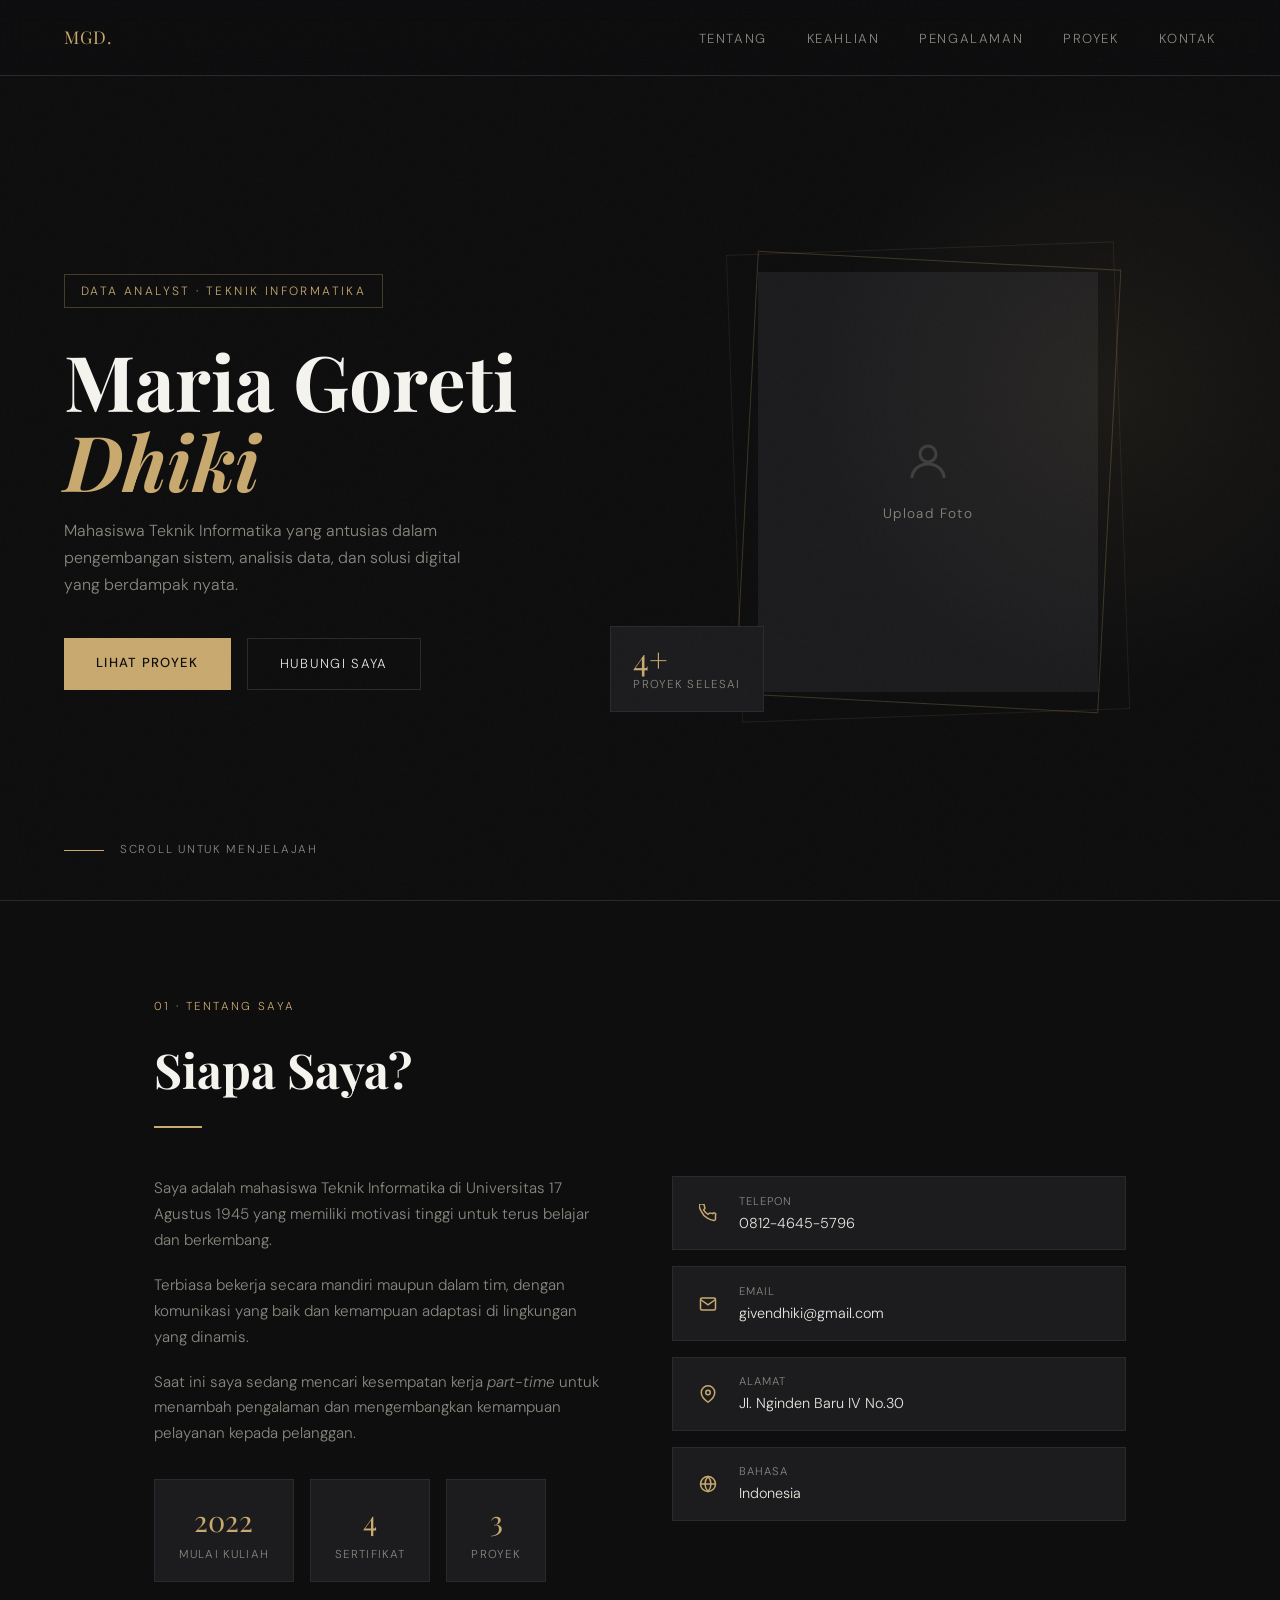
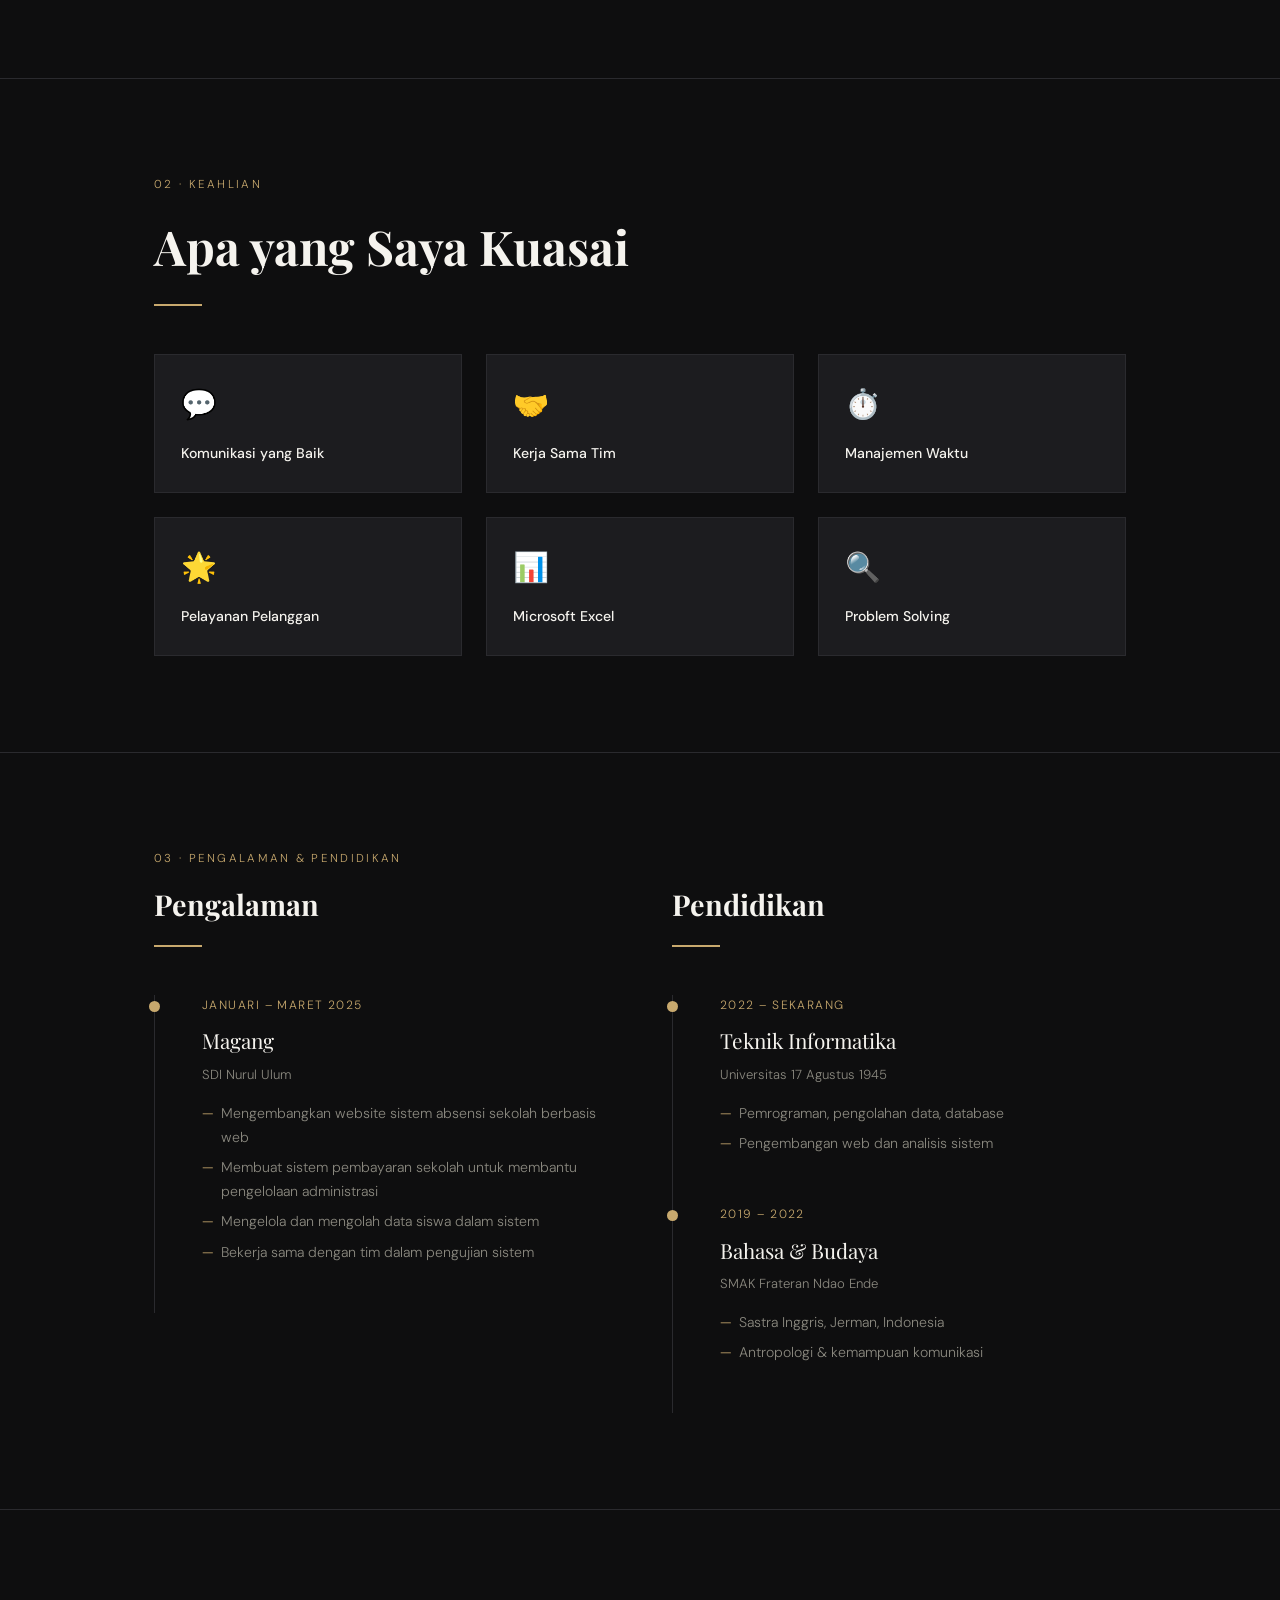
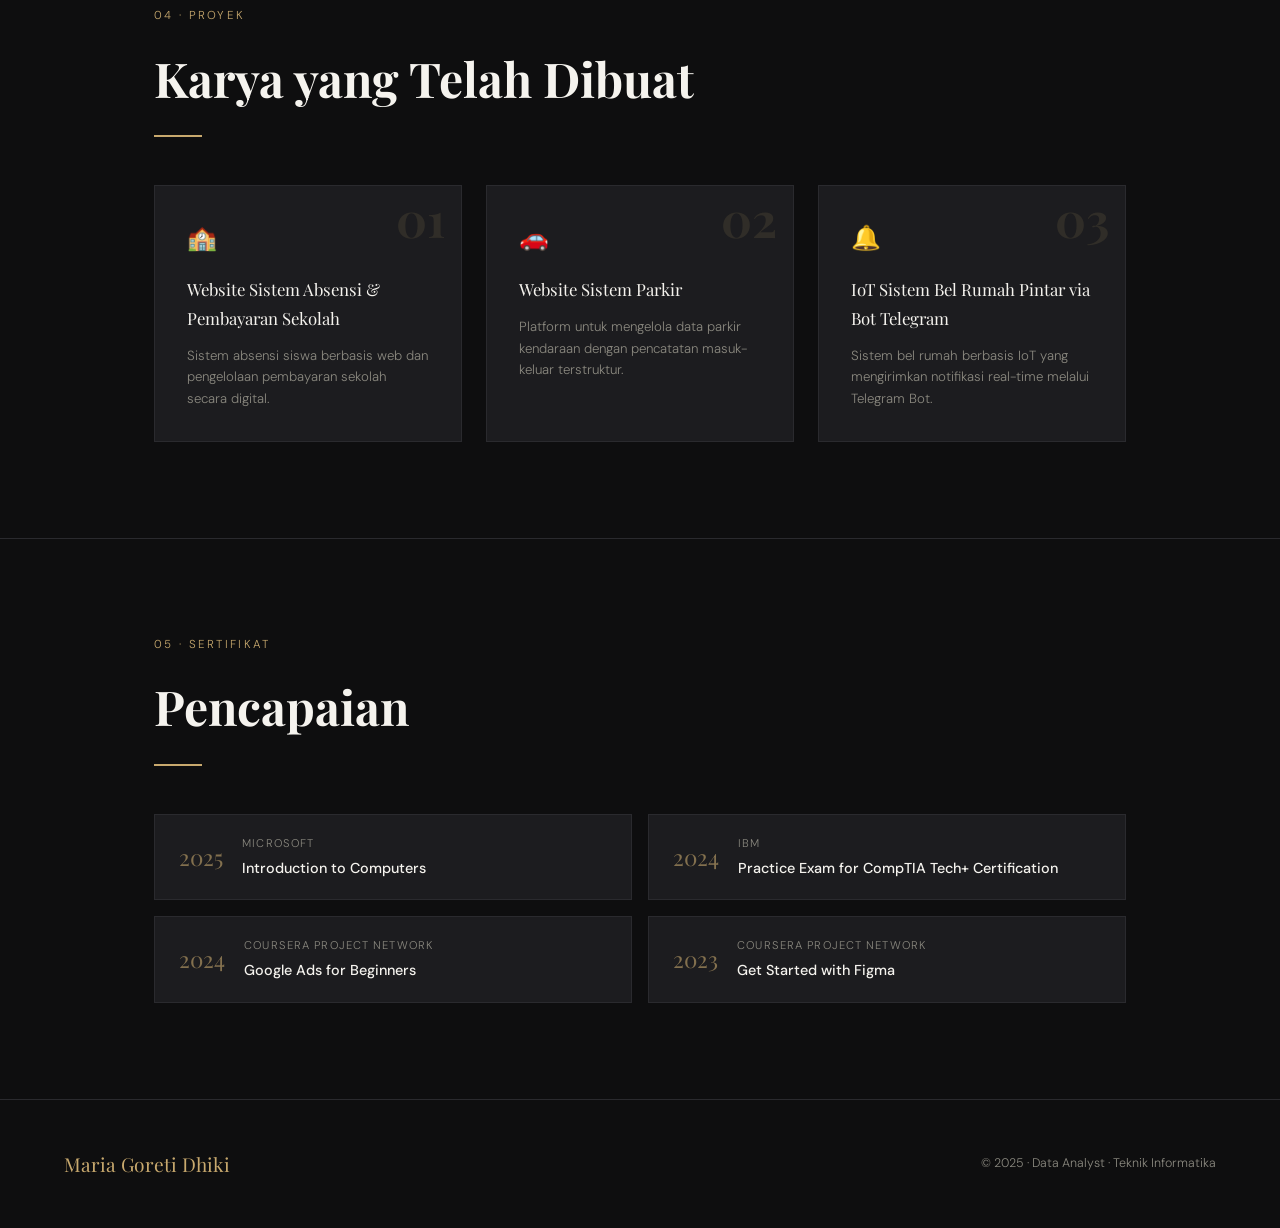
==== index.html @ 572d6329 "Add files via upload" ====
<!DOCTYPE html>
<html lang="id">
<head>
  <meta charset="UTF-8" />
  <meta name="viewport" content="width=device-width, initial-scale=1.0" />
  <title>Maria Goreti Dhiki — Portfolio</title>
  <link href="https://fonts.googleapis.com/css2?family=Playfair+Display:ital,wght@0,400;0,700;1,400&family=DM+Sans:wght@300;400;500&display=swap" rel="stylesheet" />
  <style>
    :root {
      --bg: #0e0e0f;
      --bg2: #161618;
      --card: #1c1c1f;
      --border: #2a2a2e;
      --accent: #c8a96e;
      --accent2: #e8c88a;
      --text: #e8e6e0;
      --muted: #8a887f;
      --white: #f5f3ee;
    }

    *, *::before, *::after { box-sizing: border-box; margin: 0; padding: 0; }

    html { scroll-behavior: smooth; }

    body {
      background: var(--bg);
      color: var(--text);
      font-family: 'DM Sans', sans-serif;
      font-weight: 300;
      line-height: 1.7;
      overflow-x: hidden;
    }

    /* NOISE OVERLAY */
    body::before {
      content: '';
      position: fixed;
      inset: 0;
      background-image: url("data:image/svg+xml,%3Csvg viewBox='0 0 256 256' xmlns='http://www.w3.org/2000/svg'%3E%3Cfilter id='noise'%3E%3CfeTurbulence type='fractalNoise' baseFrequency='0.9' numOctaves='4' stitchTiles='stitch'/%3E%3C/filter%3E%3Crect width='100%25' height='100%25' filter='url(%23noise)' opacity='0.04'/%3E%3C/svg%3E");
      pointer-events: none;
      z-index: 999;
      opacity: 0.4;
    }

    /* NAV */
    nav {
      position: fixed;
      top: 0; left: 0; right: 0;
      z-index: 100;
      display: flex;
      justify-content: space-between;
      align-items: center;
      padding: 1.4rem 4rem;
      background: rgba(14,14,15,0.85);
      backdrop-filter: blur(12px);
      border-bottom: 1px solid var(--border);
    }

    .nav-logo {
      font-family: 'Playfair Display', serif;
      font-size: 1.1rem;
      color: var(--accent);
      letter-spacing: 0.05em;
    }

    .nav-links {
      display: flex;
      gap: 2.5rem;
      list-style: none;
    }

    .nav-links a {
      color: var(--muted);
      text-decoration: none;
      font-size: 0.82rem;
      letter-spacing: 0.12em;
      text-transform: uppercase;
      transition: color 0.3s;
    }

    .nav-links a:hover { color: var(--accent); }

    /* HERO */
    .hero {
      min-height: 100vh;
      display: grid;
      grid-template-columns: 1fr 1fr;
      align-items: center;
      padding: 8rem 4rem 4rem;
      position: relative;
      overflow: hidden;
    }

    .hero::after {
      content: '';
      position: absolute;
      right: -10%;
      top: 10%;
      width: 600px;
      height: 600px;
      background: radial-gradient(circle, rgba(200,169,110,0.08) 0%, transparent 70%);
      pointer-events: none;
    }

    .hero-text { z-index: 1; }

    .hero-tag {
      display: inline-block;
      font-size: 0.75rem;
      letter-spacing: 0.2em;
      text-transform: uppercase;
      color: var(--accent);
      border: 1px solid rgba(200,169,110,0.3);
      padding: 0.35rem 1rem;
      margin-bottom: 2rem;
      animation: fadeUp 0.8s ease forwards;
    }

    .hero h1 {
      font-family: 'Playfair Display', serif;
      font-size: clamp(3rem, 6vw, 5.5rem);
      font-weight: 700;
      line-height: 1.05;
      color: var(--white);
      margin-bottom: 1rem;
      animation: fadeUp 0.8s 0.15s ease both;
    }

    .hero h1 em {
      font-style: italic;
      color: var(--accent);
    }

    .hero-sub {
      font-size: 1rem;
      color: var(--muted);
      max-width: 420px;
      margin-bottom: 2.5rem;
      animation: fadeUp 0.8s 0.3s ease both;
    }

    .hero-cta {
      display: flex;
      gap: 1rem;
      flex-wrap: wrap;
      animation: fadeUp 0.8s 0.45s ease both;
    }

    .btn {
      padding: 0.85rem 2rem;
      font-family: 'DM Sans', sans-serif;
      font-size: 0.82rem;
      letter-spacing: 0.1em;
      text-transform: uppercase;
      text-decoration: none;
      cursor: pointer;
      transition: all 0.3s;
      border: none;
    }

    .btn-primary {
      background: var(--accent);
      color: #0e0e0f;
      font-weight: 500;
    }

    .btn-primary:hover { background: var(--accent2); transform: translateY(-2px); }

    .btn-outline {
      background: transparent;
      color: var(--text);
      border: 1px solid var(--border);
    }

    .btn-outline:hover { border-color: var(--accent); color: var(--accent); }

    .hero-visual {
      display: flex;
      justify-content: center;
      align-items: center;
      position: relative;
      animation: fadeIn 1.2s 0.3s ease both;
    }

    .photo-frame {
      width: 340px;
      height: 420px;
      position: relative;
    }

    .photo-frame::before {
      content: '';
      position: absolute;
      inset: -12px;
      border: 1px solid rgba(200,169,110,0.25);
      transform: rotate(3deg);
    }

    .photo-frame::after {
      content: '';
      position: absolute;
      inset: -24px;
      border: 1px solid rgba(200,169,110,0.1);
      transform: rotate(-2deg);
    }

    .photo-frame img {
      width: 100%;
      height: 100%;
      object-fit: cover;
      object-position: top;
      display: block;
      filter: grayscale(20%) contrast(1.05);
    }

    .photo-placeholder {
      width: 100%;
      height: 100%;
      background: var(--card);
      display: flex;
      flex-direction: column;
      align-items: center;
      justify-content: center;
      gap: 1rem;
      color: var(--muted);
      font-size: 0.85rem;
      letter-spacing: 0.1em;
    }

    .photo-placeholder svg { opacity: 0.3; }

    .floating-badge {
      position: absolute;
      bottom: -20px;
      left: -30px;
      background: var(--card);
      border: 1px solid var(--border);
      padding: 1rem 1.4rem;
      z-index: 2;
    }

    .floating-badge .num {
      font-family: 'Playfair Display', serif;
      font-size: 2rem;
      color: var(--accent);
      line-height: 1;
    }

    .floating-badge .label {
      font-size: 0.72rem;
      color: var(--muted);
      letter-spacing: 0.1em;
      text-transform: uppercase;
    }

    /* SECTIONS */
    section {
      padding: 6rem 4rem;
      max-width: 1100px;
      margin: 0 auto;
    }

    .section-label {
      font-size: 0.72rem;
      letter-spacing: 0.2em;
      text-transform: uppercase;
      color: var(--accent);
      margin-bottom: 0.75rem;
    }

    .section-title {
      font-family: 'Playfair Display', serif;
      font-size: clamp(2rem, 4vw, 3rem);
      color: var(--white);
      margin-bottom: 3rem;
      position: relative;
    }

    .section-title::after {
      content: '';
      display: block;
      width: 48px;
      height: 2px;
      background: var(--accent);
      margin-top: 1rem;
    }

    /* ABOUT */
    .about-grid {
      display: grid;
      grid-template-columns: 1fr 1fr;
      gap: 4rem;
      align-items: start;
    }

    .about-text p {
      color: var(--muted);
      margin-bottom: 1.2rem;
      font-size: 0.95rem;
    }

    .contact-list {
      list-style: none;
      display: flex;
      flex-direction: column;
      gap: 1rem;
    }

    .contact-list li {
      display: flex;
      align-items: center;
      gap: 0.9rem;
      padding: 0.9rem 1.2rem;
      background: var(--card);
      border: 1px solid var(--border);
      transition: border-color 0.3s;
    }

    .contact-list li:hover { border-color: rgba(200,169,110,0.4); }

    .contact-icon {
      width: 32px;
      height: 32px;
      display: flex;
      align-items: center;
      justify-content: center;
      color: var(--accent);
      flex-shrink: 0;
    }

    .contact-info .cl { font-size: 0.7rem; color: var(--muted); letter-spacing: 0.1em; text-transform: uppercase; }
    .contact-info .cv { font-size: 0.9rem; color: var(--text); }

    /* SKILLS */
    .skills-grid {
      display: grid;
      grid-template-columns: repeat(3, 1fr);
      gap: 1.5rem;
    }

    .skill-card {
      background: var(--card);
      border: 1px solid var(--border);
      padding: 1.6rem;
      transition: all 0.3s;
      position: relative;
      overflow: hidden;
    }

    .skill-card::before {
      content: '';
      position: absolute;
      bottom: 0; left: 0; right: 0;
      height: 2px;
      background: var(--accent);
      transform: scaleX(0);
      transition: transform 0.3s;
      transform-origin: left;
    }

    .skill-card:hover { border-color: rgba(200,169,110,0.3); transform: translateY(-3px); }
    .skill-card:hover::before { transform: scaleX(1); }

    .skill-icon {
      font-size: 1.8rem;
      margin-bottom: 0.8rem;
    }

    .skill-name {
      font-size: 0.88rem;
      color: var(--white);
      font-weight: 500;
    }

    /* EXPERIENCE */
    .timeline {
      display: flex;
      flex-direction: column;
      gap: 0;
      position: relative;
    }

    .timeline::before {
      content: '';
      position: absolute;
      left: 0;
      top: 0; bottom: 0;
      width: 1px;
      background: var(--border);
    }

    .timeline-item {
      padding: 0 0 3rem 3rem;
      position: relative;
    }

    .timeline-item::before {
      content: '';
      position: absolute;
      left: -5px;
      top: 6px;
      width: 11px;
      height: 11px;
      background: var(--accent);
      border-radius: 50%;
    }

    .timeline-date {
      font-size: 0.75rem;
      color: var(--accent);
      letter-spacing: 0.12em;
      text-transform: uppercase;
      margin-bottom: 0.5rem;
    }

    .timeline-title {
      font-family: 'Playfair Display', serif;
      font-size: 1.3rem;
      color: var(--white);
      margin-bottom: 0.3rem;
    }

    .timeline-org {
      font-size: 0.82rem;
      color: var(--muted);
      margin-bottom: 1rem;
    }

    .timeline-list {
      list-style: none;
      display: flex;
      flex-direction: column;
      gap: 0.4rem;
    }

    .timeline-list li {
      font-size: 0.88rem;
      color: var(--muted);
      padding-left: 1.2rem;
      position: relative;
    }

    .timeline-list li::before {
      content: '—';
      position: absolute;
      left: 0;
      color: var(--accent);
    }

    /* PROJECTS */
    .projects-grid {
      display: grid;
      grid-template-columns: repeat(3, 1fr);
      gap: 1.5rem;
    }

    .project-card {
      background: var(--card);
      border: 1px solid var(--border);
      padding: 2rem;
      transition: all 0.3s;
      position: relative;
      overflow: hidden;
    }

    .project-card:hover { border-color: rgba(200,169,110,0.4); transform: translateY(-4px); }

    .project-num {
      font-family: 'Playfair Display', serif;
      font-size: 3rem;
      color: rgba(200,169,110,0.12);
      position: absolute;
      top: 0.5rem; right: 1rem;
      font-weight: 700;
      line-height: 1;
    }

    .project-icon {
      font-size: 1.5rem;
      margin-bottom: 1rem;
    }

    .project-title {
      font-family: 'Playfair Display', serif;
      font-size: 1.05rem;
      color: var(--white);
      margin-bottom: 0.8rem;
    }

    .project-desc {
      font-size: 0.83rem;
      color: var(--muted);
      line-height: 1.6;
    }

    /* CERTIFICATIONS */
    .cert-grid {
      display: grid;
      grid-template-columns: repeat(2, 1fr);
      gap: 1rem;
    }

    .cert-card {
      display: flex;
      gap: 1.2rem;
      align-items: center;
      padding: 1.2rem 1.5rem;
      background: var(--card);
      border: 1px solid var(--border);
      transition: border-color 0.3s;
    }

    .cert-card:hover { border-color: rgba(200,169,110,0.3); }

    .cert-year {
      font-family: 'Playfair Display', serif;
      font-size: 1.4rem;
      color: var(--accent);
      opacity: 0.6;
      flex-shrink: 0;
      line-height: 1;
    }

    .cert-info .ci { font-size: 0.7rem; color: var(--muted); text-transform: uppercase; letter-spacing: 0.1em; }
    .cert-info .cn { font-size: 0.9rem; color: var(--white); font-weight: 500; margin-top: 0.15rem; }

    /* FOOTER */
    footer {
      border-top: 1px solid var(--border);
      padding: 3rem 4rem;
      display: flex;
      justify-content: space-between;
      align-items: center;
    }

    .footer-name {
      font-family: 'Playfair Display', serif;
      font-size: 1.2rem;
      color: var(--accent);
    }

    .footer-copy {
      font-size: 0.78rem;
      color: var(--muted);
    }

    /* DIVIDER */
    .divider {
      width: 100%;
      height: 1px;
      background: var(--border);
    }

    /* ANIMATIONS */
    @keyframes fadeUp {
      from { opacity: 0; transform: translateY(24px); }
      to { opacity: 1; transform: translateY(0); }
    }

    @keyframes fadeIn {
      from { opacity: 0; }
      to { opacity: 1; }
    }

    .reveal {
      opacity: 0;
      transform: translateY(30px);
      transition: opacity 0.7s ease, transform 0.7s ease;
    }

    .reveal.visible {
      opacity: 1;
      transform: translateY(0);
    }

    /* SCROLL INDICATOR */
    .scroll-line {
      position: absolute;
      bottom: 2.5rem;
      left: 4rem;
      display: flex;
      align-items: center;
      gap: 1rem;
      color: var(--muted);
      font-size: 0.72rem;
      letter-spacing: 0.15em;
      text-transform: uppercase;
      animation: fadeUp 1s 0.8s ease both;
    }

    .scroll-line::before {
      content: '';
      width: 40px;
      height: 1px;
      background: var(--accent);
    }

    /* RESPONSIVE */
    @media (max-width: 768px) {
      nav { padding: 1.2rem 1.5rem; }
      .nav-links { display: none; }
      .hero { grid-template-columns: 1fr; padding: 7rem 1.5rem 3rem; }
      .hero-visual { display: none; }
      section { padding: 4rem 1.5rem; }
      .about-grid { grid-template-columns: 1fr; gap: 2rem; }
      .skills-grid { grid-template-columns: repeat(2, 1fr); }
      .projects-grid { grid-template-columns: 1fr; }
      .cert-grid { grid-template-columns: 1fr; }
      footer { flex-direction: column; gap: 1rem; padding: 2rem 1.5rem; text-align: center; }
      .scroll-line { display: none; }
    }
  </style>
</head>
<body>

  <!-- NAV -->
  <nav>
    <div class="nav-logo">MGD.</div>
    <ul class="nav-links">
      <li><a href="#tentang">Tentang</a></li>
      <li><a href="#keahlian">Keahlian</a></li>
      <li><a href="#pengalaman">Pengalaman</a></li>
      <li><a href="#proyek">Proyek</a></li>
      <li><a href="#kontak">Kontak</a></li>
    </ul>
  </nav>

  <!-- HERO -->
  <div class="hero">
    <div class="hero-text">
      <div class="hero-tag">Data Analyst · Teknik Informatika</div>
      <h1>Maria Goreti<br /><em>Dhiki</em></h1>
      <p class="hero-sub">
        Mahasiswa Teknik Informatika yang antusias dalam pengembangan sistem, analisis data, dan solusi digital yang berdampak nyata.
      </p>
      <div class="hero-cta">
        <a href="#proyek" class="btn btn-primary">Lihat Proyek</a>
        <a href="#kontak" class="btn btn-outline">Hubungi Saya</a>
      </div>
    </div>

    <div class="hero-visual">
      <div class="photo-frame">
        <div class="photo-placeholder">
          <svg width="48" height="48" viewBox="0 0 24 24" fill="none" stroke="currentColor" stroke-width="1.5">
            <circle cx="12" cy="8" r="4"/><path d="M4 20c0-4 3.6-7 8-7s8 3 8 7"/>
          </svg>
          <span>Upload Foto</span>
        </div>
      </div>
      <div class="floating-badge">
        <div class="num">4+</div>
        <div class="label">Proyek Selesai</div>
      </div>
    </div>

    <div class="scroll-line">Scroll untuk menjelajah</div>
  </div>

  <div class="divider"></div>

  <!-- TENTANG -->
  <section id="tentang">
    <div class="section-label">01 · Tentang Saya</div>
    <h2 class="section-title reveal">Siapa Saya?</h2>
    <div class="about-grid">
      <div class="about-text reveal">
        <p>
          Saya adalah mahasiswa Teknik Informatika di Universitas 17 Agustus 1945 yang memiliki motivasi tinggi untuk terus belajar dan berkembang.
        </p>
        <p>
          Terbiasa bekerja secara mandiri maupun dalam tim, dengan komunikasi yang baik dan kemampuan adaptasi di lingkungan yang dinamis.
        </p>
        <p>
          Saat ini saya sedang mencari kesempatan kerja <em>part-time</em> untuk menambah pengalaman dan mengembangkan kemampuan pelayanan kepada pelanggan.
        </p>
        <div style="margin-top:2rem; display:flex; gap:1rem; flex-wrap:wrap;">
          <div style="padding:1rem 1.5rem; background:var(--card); border:1px solid var(--border); text-align:center;">
            <div style="font-family:'Playfair Display',serif; font-size:1.8rem; color:var(--accent);">2022</div>
            <div style="font-size:0.72rem; color:var(--muted); text-transform:uppercase; letter-spacing:0.1em;">Mulai Kuliah</div>
          </div>
          <div style="padding:1rem 1.5rem; background:var(--card); border:1px solid var(--border); text-align:center;">
            <div style="font-family:'Playfair Display',serif; font-size:1.8rem; color:var(--accent);">4</div>
            <div style="font-size:0.72rem; color:var(--muted); text-transform:uppercase; letter-spacing:0.1em;">Sertifikat</div>
          </div>
          <div style="padding:1rem 1.5rem; background:var(--card); border:1px solid var(--border); text-align:center;">
            <div style="font-family:'Playfair Display',serif; font-size:1.8rem; color:var(--accent);">3</div>
            <div style="font-size:0.72rem; color:var(--muted); text-transform:uppercase; letter-spacing:0.1em;">Proyek</div>
          </div>
        </div>
      </div>
      <div class="reveal">
        <ul class="contact-list" id="kontak">
          <li>
            <span class="contact-icon">
              <svg width="18" height="18" viewBox="0 0 24 24" fill="none" stroke="currentColor" stroke-width="2">
                <path d="M22 16.92v3a2 2 0 01-2.18 2 19.79 19.79 0 01-8.63-3.07A19.5 19.5 0 013.07 9.81 19.79 19.79 0 01.01 1.18 2 2 0 012 0h3a2 2 0 012 1.72 12.84 12.84 0 00.7 2.81 2 2 0 01-.45 2.11L6.09 7.91a16 16 0 006 6l1.27-1.27a2 2 0 012.11-.45c.9.361 1.84.594 2.81.7A2 2 0 0122 14.92v2z"/>
              </svg>
            </span>
            <div class="contact-info">
              <div class="cl">Telepon</div>
              <div class="cv">0812-4645-5796</div>
            </div>
          </li>
          <li>
            <span class="contact-icon">
              <svg width="18" height="18" viewBox="0 0 24 24" fill="none" stroke="currentColor" stroke-width="2">
                <path d="M4 4h16c1.1 0 2 .9 2 2v12c0 1.1-.9 2-2 2H4c-1.1 0-2-.9-2-2V6c0-1.1.9-2 2-2z"/><polyline points="22,6 12,13 2,6"/>
              </svg>
            </span>
            <div class="contact-info">
              <div class="cl">Email</div>
              <div class="cv">givendhiki@gmail.com</div>
            </div>
          </li>
          <li>
            <span class="contact-icon">
              <svg width="18" height="18" viewBox="0 0 24 24" fill="none" stroke="currentColor" stroke-width="2">
                <path d="M21 10c0 7-9 13-9 13s-9-6-9-13a9 9 0 0118 0z"/><circle cx="12" cy="10" r="3"/>
              </svg>
            </span>
            <div class="contact-info">
              <div class="cl">Alamat</div>
              <div class="cv">Jl. Nginden Baru IV No.30</div>
            </div>
          </li>
          <li>
            <span class="contact-icon">
              <svg width="18" height="18" viewBox="0 0 24 24" fill="none" stroke="currentColor" stroke-width="2">
                <circle cx="12" cy="12" r="10"/><line x1="2" y1="12" x2="22" y2="12"/><path d="M12 2a15.3 15.3 0 014 10 15.3 15.3 0 01-4 10 15.3 15.3 0 01-4-10 15.3 15.3 0 014-10z"/>
              </svg>
            </span>
            <div class="contact-info">
              <div class="cl">Bahasa</div>
              <div class="cv">Indonesia</div>
            </div>
          </li>
        </ul>
      </div>
    </div>
  </section>

  <div class="divider"></div>

  <!-- KEAHLIAN -->
  <section id="keahlian">
    <div class="section-label">02 · Keahlian</div>
    <h2 class="section-title reveal">Apa yang Saya Kuasai</h2>
    <div class="skills-grid">
      <div class="skill-card reveal">
        <div class="skill-icon">💬</div>
        <div class="skill-name">Komunikasi yang Baik</div>
      </div>
      <div class="skill-card reveal">
        <div class="skill-icon">🤝</div>
        <div class="skill-name">Kerja Sama Tim</div>
      </div>
      <div class="skill-card reveal">
        <div class="skill-icon">⏱️</div>
        <div class="skill-name">Manajemen Waktu</div>
      </div>
      <div class="skill-card reveal">
        <div class="skill-icon">🌟</div>
        <div class="skill-name">Pelayanan Pelanggan</div>
      </div>
      <div class="skill-card reveal">
        <div class="skill-icon">📊</div>
        <div class="skill-name">Microsoft Excel</div>
      </div>
      <div class="skill-card reveal">
        <div class="skill-icon">🔍</div>
        <div class="skill-name">Problem Solving</div>
      </div>
    </div>
  </section>

  <div class="divider"></div>

  <!-- PENGALAMAN & PENDIDIKAN -->
  <section id="pengalaman">
    <div class="section-label">03 · Pengalaman & Pendidikan</div>
    <div style="display:grid; grid-template-columns:1fr 1fr; gap:4rem;">
      <div>
        <h2 class="section-title reveal" style="font-size:1.8rem;">Pengalaman</h2>
        <div class="timeline">
          <div class="timeline-item reveal">
            <div class="timeline-date">Januari – Maret 2025</div>
            <div class="timeline-title">Magang</div>
            <div class="timeline-org">SDI Nurul Ulum</div>
            <ul class="timeline-list">
              <li>Mengembangkan website sistem absensi sekolah berbasis web</li>
              <li>Membuat sistem pembayaran sekolah untuk membantu pengelolaan administrasi</li>
              <li>Mengelola dan mengolah data siswa dalam sistem</li>
              <li>Bekerja sama dengan tim dalam pengujian sistem</li>
            </ul>
          </div>
        </div>
      </div>
      <div>
        <h2 class="section-title reveal" style="font-size:1.8rem;">Pendidikan</h2>
        <div class="timeline">
          <div class="timeline-item reveal">
            <div class="timeline-date">2022 – Sekarang</div>
            <div class="timeline-title">Teknik Informatika</div>
            <div class="timeline-org">Universitas 17 Agustus 1945</div>
            <ul class="timeline-list">
              <li>Pemrograman, pengolahan data, database</li>
              <li>Pengembangan web dan analisis sistem</li>
            </ul>
          </div>
          <div class="timeline-item reveal">
            <div class="timeline-date">2019 – 2022</div>
            <div class="timeline-title">Bahasa & Budaya</div>
            <div class="timeline-org">SMAK Frateran Ndao Ende</div>
            <ul class="timeline-list">
              <li>Sastra Inggris, Jerman, Indonesia</li>
              <li>Antropologi & kemampuan komunikasi</li>
            </ul>
          </div>
        </div>
      </div>
    </div>
  </section>

  <div class="divider"></div>

  <!-- PROYEK -->
  <section id="proyek">
    <div class="section-label">04 · Proyek</div>
    <h2 class="section-title reveal">Karya yang Telah Dibuat</h2>
    <div class="projects-grid">
      <div class="project-card reveal">
        <div class="project-num">01</div>
        <div class="project-icon">🏫</div>
        <div class="project-title">Website Sistem Absensi & Pembayaran Sekolah</div>
        <p class="project-desc">Sistem absensi siswa berbasis web dan pengelolaan pembayaran sekolah secara digital.</p>
      </div>
      <div class="project-card reveal">
        <div class="project-num">02</div>
        <div class="project-icon">🚗</div>
        <div class="project-title">Website Sistem Parkir</div>
        <p class="project-desc">Platform untuk mengelola data parkir kendaraan dengan pencatatan masuk-keluar terstruktur.</p>
      </div>
      <div class="project-card reveal">
        <div class="project-num">03</div>
        <div class="project-icon">🔔</div>
        <div class="project-title">IoT Sistem Bel Rumah Pintar via Bot Telegram</div>
        <p class="project-desc">Sistem bel rumah berbasis IoT yang mengirimkan notifikasi real-time melalui Telegram Bot.</p>
      </div>
    </div>
  </section>

  <div class="divider"></div>

  <!-- SERTIFIKAT -->
  <section>
    <div class="section-label">05 · Sertifikat</div>
    <h2 class="section-title reveal">Pencapaian</h2>
    <div class="cert-grid">
      <div class="cert-card reveal">
        <div class="cert-year">2025</div>
        <div class="cert-info">
          <div class="ci">Microsoft</div>
          <div class="cn">Introduction to Computers</div>
        </div>
      </div>
      <div class="cert-card reveal">
        <div class="cert-year">2024</div>
        <div class="cert-info">
          <div class="ci">IBM</div>
          <div class="cn">Practice Exam for CompTIA Tech+ Certification</div>
        </div>
      </div>
      <div class="cert-card reveal">
        <div class="cert-year">2024</div>
        <div class="cert-info">
          <div class="ci">Coursera Project Network</div>
          <div class="cn">Google Ads for Beginners</div>
        </div>
      </div>
      <div class="cert-card reveal">
        <div class="cert-year">2023</div>
        <div class="cert-info">
          <div class="ci">Coursera Project Network</div>
          <div class="cn">Get Started with Figma</div>
        </div>
      </div>
    </div>
  </section>

  <!-- FOOTER -->
  <footer>
    <div class="footer-name">Maria Goreti Dhiki</div>
    <div class="footer-copy">© 2025 · Data Analyst · Teknik Informatika</div>
  </footer>

  <script>
    // Scroll reveal
    const reveals = document.querySelectorAll('.reveal');
    const observer = new IntersectionObserver((entries) => {
      entries.forEach(e => {
        if (e.isIntersecting) {
          e.target.classList.add('visible');
          observer.unobserve(e.target);
        }
      });
    }, { threshold: 0.12 });
    reveals.forEach(el => observer.observe(el));

    // Stagger children
    document.querySelectorAll('.skills-grid, .projects-grid, .cert-grid').forEach(grid => {
      [...grid.children].forEach((child, i) => {
        child.style.transitionDelay = `${i * 0.08}s`;
      });
    });
  </script>
</body>
</html>
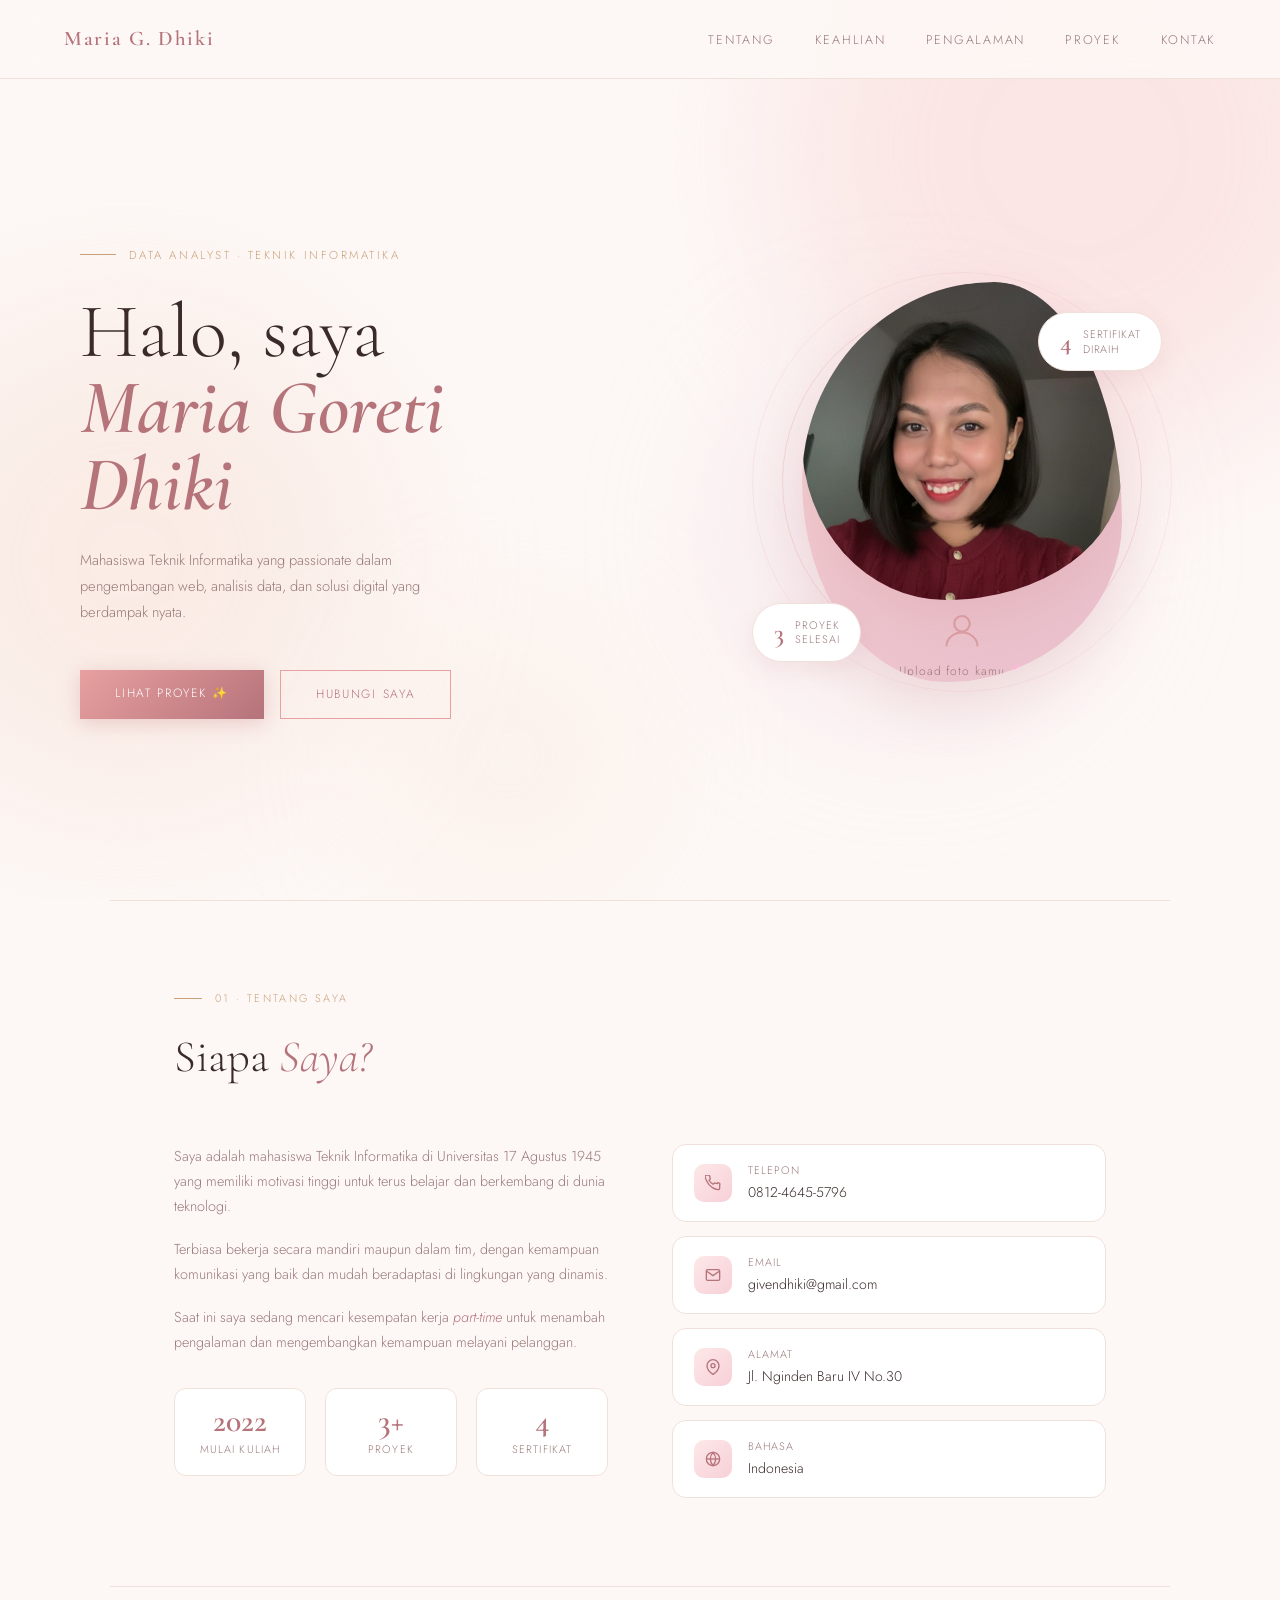
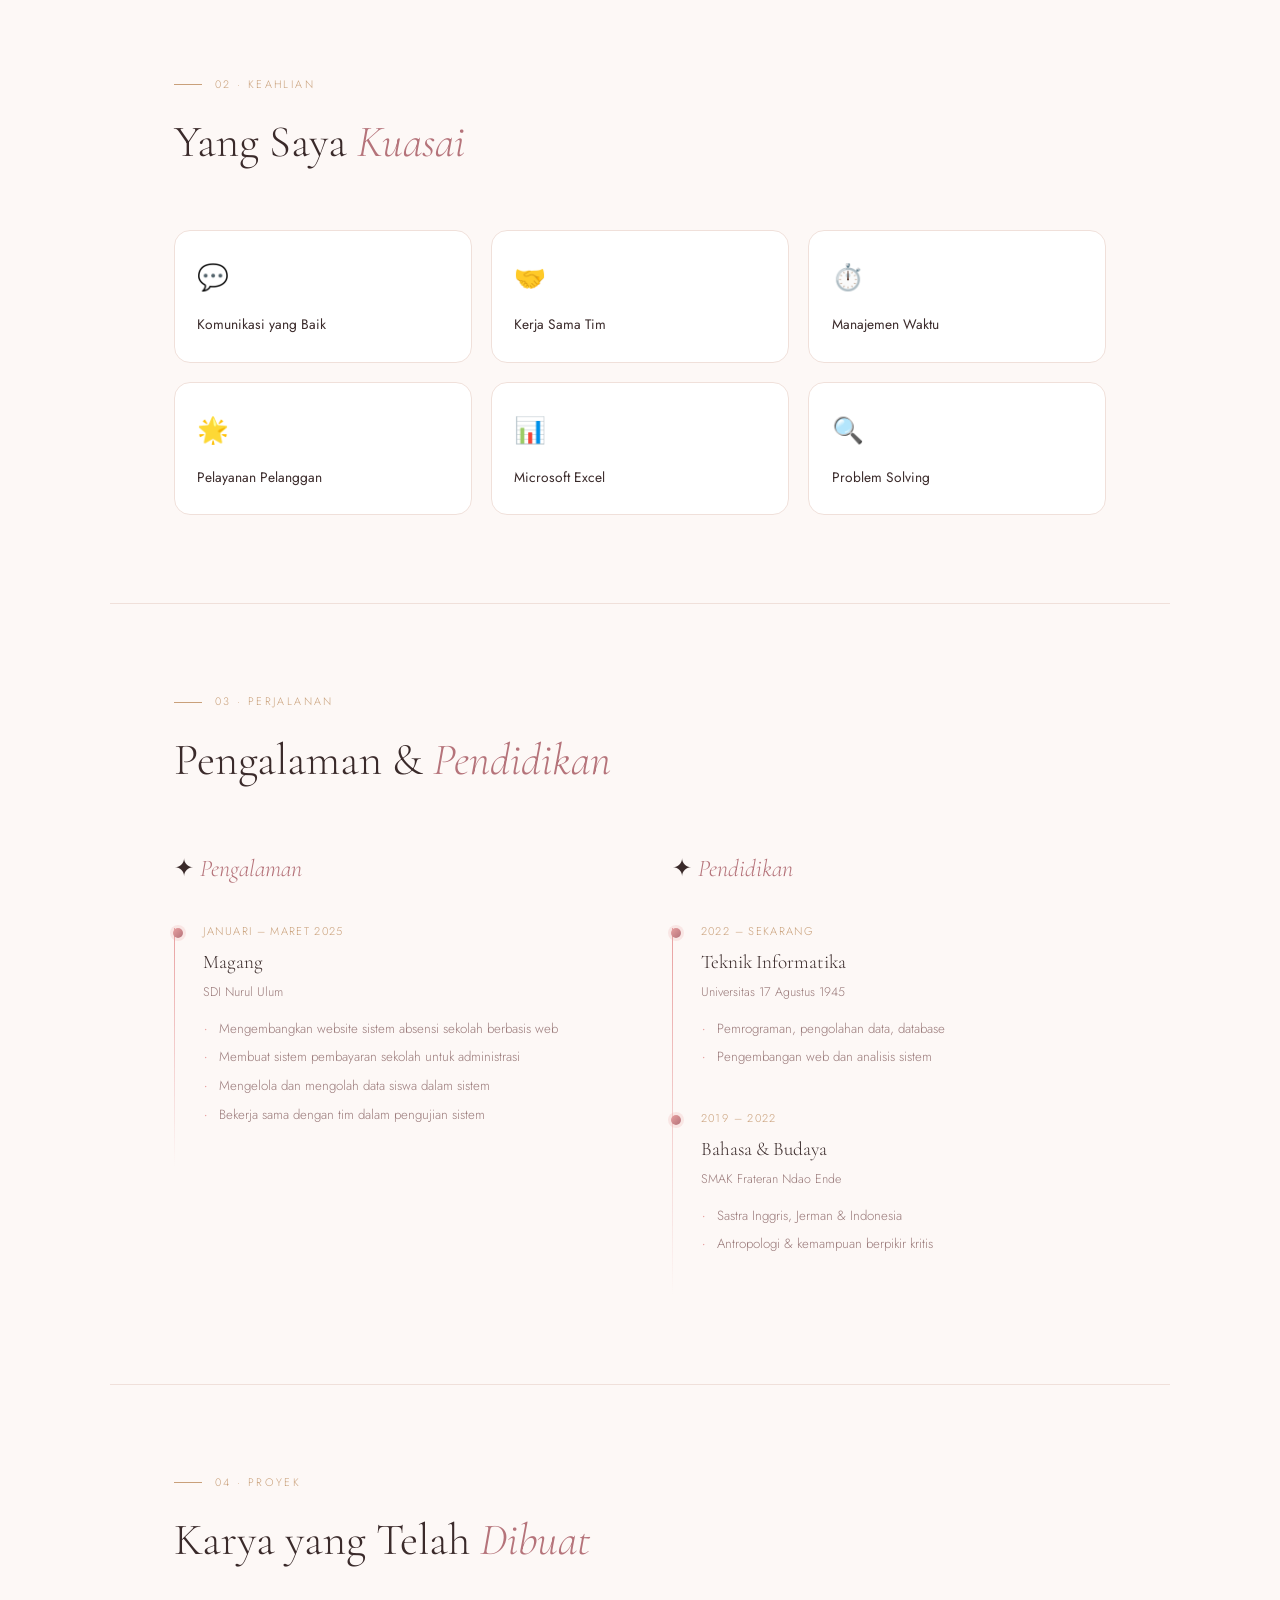
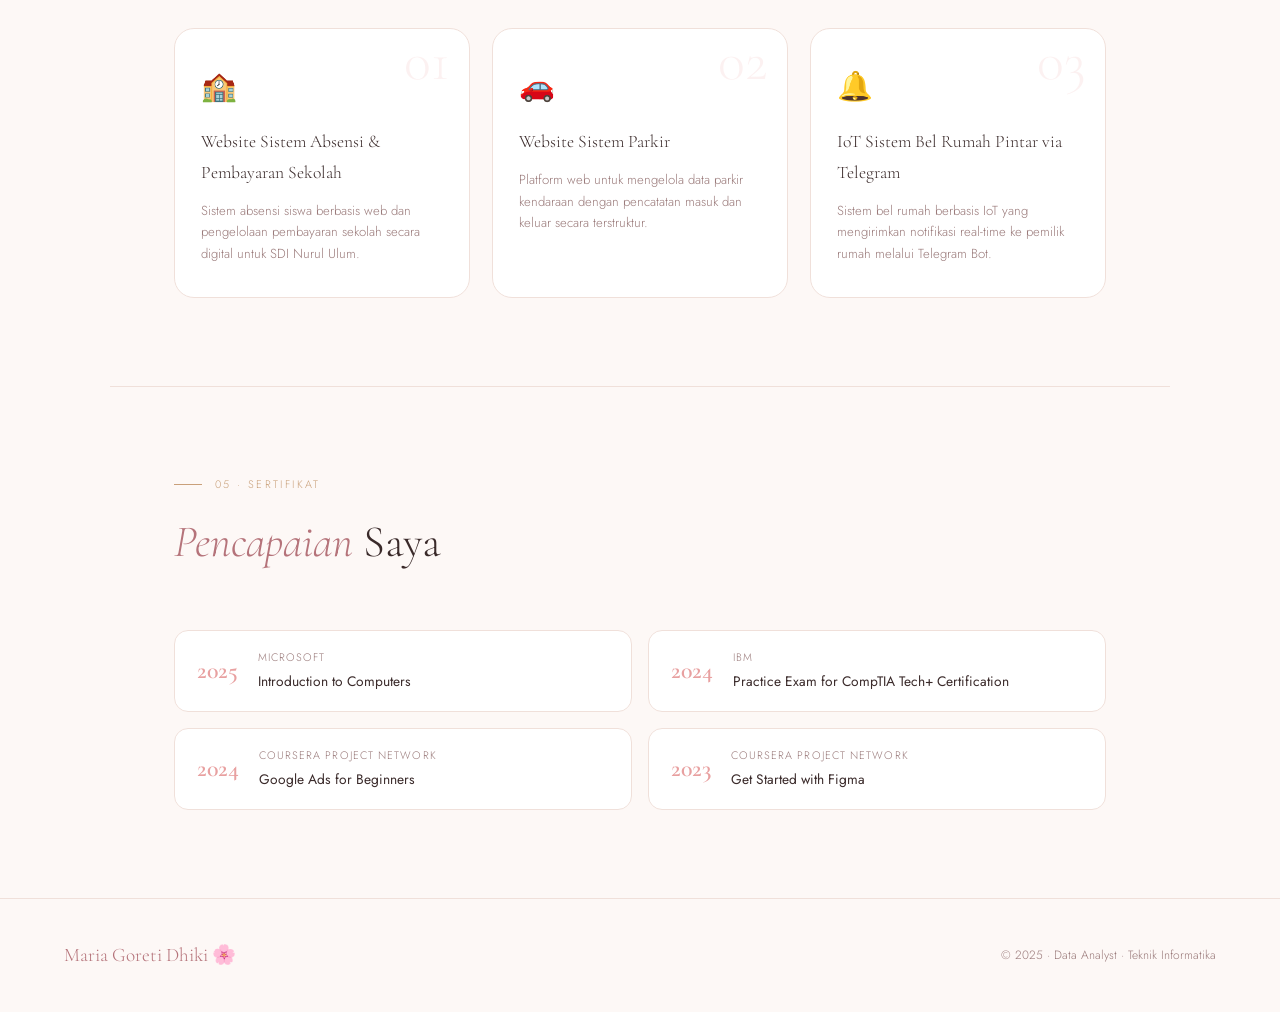
==== commit 3e570c56: "Update index.html" ====
--- a/index.html
+++ b/index.html
@@ -4,817 +4,476 @@
   <meta charset="UTF-8" />
   <meta name="viewport" content="width=device-width, initial-scale=1.0" />
   <title>Maria Goreti Dhiki — Portfolio</title>
-  <link href="https://fonts.googleapis.com/css2?family=Playfair+Display:ital,wght@0,400;0,700;1,400&family=DM+Sans:wght@300;400;500&display=swap" rel="stylesheet" />
+  <link href="https://fonts.googleapis.com/css2?family=Cormorant+Garamond:ital,wght@0,300;0,400;0,600;1,300;1,400&family=Jost:wght@300;400;500&display=swap" rel="stylesheet" />
   <style>
     :root {
-      --bg: #0e0e0f;
-      --bg2: #161618;
-      --card: #1c1c1f;
-      --border: #2a2a2e;
-      --accent: #c8a96e;
-      --accent2: #e8c88a;
-      --text: #e8e6e0;
-      --muted: #8a887f;
-      --white: #f5f3ee;
-    }
-
+      --bg:       #fdf8f6;
+      --bg2:      #faf3f0;
+      --card:     #ffffff;
+      --border:   #f0e0da;
+      --pink:     #e8a0a0;
+      --rose:     #c97b7b;
+      --rosegold: #b5737a;
+      --gold:     #c9a07a;
+      --text:     #3a2a2a;
+      --muted:    #9a7a7a;
+      --soft:     #f5e8e4;
+    }
     *, *::before, *::after { box-sizing: border-box; margin: 0; padding: 0; }
-
     html { scroll-behavior: smooth; }
-
     body {
       background: var(--bg);
       color: var(--text);
-      font-family: 'DM Sans', sans-serif;
+      font-family: 'Jost', sans-serif;
       font-weight: 300;
-      line-height: 1.7;
+      line-height: 1.75;
       overflow-x: hidden;
     }
-
-    /* NOISE OVERLAY */
-    body::before {
-      content: '';
-      position: fixed;
-      inset: 0;
-      background-image: url("data:image/svg+xml,%3Csvg viewBox='0 0 256 256' xmlns='http://www.w3.org/2000/svg'%3E%3Cfilter id='noise'%3E%3CfeTurbulence type='fractalNoise' baseFrequency='0.9' numOctaves='4' stitchTiles='stitch'/%3E%3C/filter%3E%3Crect width='100%25' height='100%25' filter='url(%23noise)' opacity='0.04'/%3E%3C/svg%3E");
-      pointer-events: none;
-      z-index: 999;
-      opacity: 0.4;
-    }
-
-    /* NAV */
+    .bg-blobs {
+      position: fixed; inset: 0;
+      pointer-events: none; z-index: 0; overflow: hidden;
+    }
+    .blob {
+      position: absolute; border-radius: 50%;
+      filter: blur(80px); opacity: 0.35;
+    }
+    .blob-1 { width: 600px; height: 600px; background: #f7c5c5; top: -150px; right: -100px; }
+    .blob-2 { width: 500px; height: 500px; background: #f5d6c8; bottom: 10%; left: -120px; }
+    .blob-3 { width: 350px; height: 350px; background: #e8c9d8; top: 40%; right: 15%; }
+    .blob-4 { width: 250px; height: 250px; background: #f9e4d4; top: 70%; left: 30%; }
     nav {
-      position: fixed;
-      top: 0; left: 0; right: 0;
-      z-index: 100;
-      display: flex;
-      justify-content: space-between;
-      align-items: center;
-      padding: 1.4rem 4rem;
-      background: rgba(14,14,15,0.85);
-      backdrop-filter: blur(12px);
+      position: fixed; top: 0; left: 0; right: 0; z-index: 100;
+      display: flex; justify-content: space-between; align-items: center;
+      padding: 1.3rem 4rem;
+      background: rgba(253,248,246,0.85);
+      backdrop-filter: blur(16px);
       border-bottom: 1px solid var(--border);
     }
-
     .nav-logo {
-      font-family: 'Playfair Display', serif;
-      font-size: 1.1rem;
-      color: var(--accent);
-      letter-spacing: 0.05em;
-    }
-
-    .nav-links {
-      display: flex;
-      gap: 2.5rem;
-      list-style: none;
-    }
-
+      font-family: 'Cormorant Garamond', serif;
+      font-size: 1.3rem; font-weight: 600;
+      color: var(--rosegold); letter-spacing: 0.08em;
+    }
+    .nav-links { display: flex; gap: 2.5rem; list-style: none; }
     .nav-links a {
-      color: var(--muted);
-      text-decoration: none;
-      font-size: 0.82rem;
-      letter-spacing: 0.12em;
-      text-transform: uppercase;
+      color: var(--muted); text-decoration: none;
+      font-size: 0.78rem; letter-spacing: 0.14em; text-transform: uppercase;
       transition: color 0.3s;
     }
-
-    .nav-links a:hover { color: var(--accent); }
-
-    /* HERO */
+    .nav-links a:hover { color: var(--rosegold); }
+    .wrapper { position: relative; z-index: 1; }
     .hero {
       min-height: 100vh;
-      display: grid;
-      grid-template-columns: 1fr 1fr;
-      align-items: center;
-      padding: 8rem 4rem 4rem;
-      position: relative;
+      display: grid; grid-template-columns: 1.1fr 0.9fr;
+      align-items: center; padding: 8rem 5rem 4rem; gap: 4rem;
+    }
+    .hero-eyebrow {
+      display: flex; align-items: center; gap: 0.8rem;
+      margin-bottom: 1.8rem;
+      animation: fadeUp 0.9s ease both;
+    }
+    .eyebrow-line { width: 36px; height: 1px; background: var(--gold); }
+    .eyebrow-text {
+      font-size: 0.72rem; letter-spacing: 0.22em;
+      text-transform: uppercase; color: var(--gold);
+    }
+    .hero h1 {
+      font-family: 'Cormorant Garamond', serif;
+      font-size: clamp(3.2rem, 6vw, 5.8rem);
+      font-weight: 300; line-height: 1.0;
+      color: var(--text); margin-bottom: 1.5rem;
+      animation: fadeUp 0.9s 0.12s ease both;
+    }
+    .hero h1 strong {
+      font-weight: 600; font-style: italic;
+      color: var(--rosegold); display: block;
+    }
+    .hero-desc {
+      font-size: 0.92rem; color: var(--muted);
+      max-width: 400px; margin-bottom: 2.8rem;
+      animation: fadeUp 0.9s 0.24s ease both;
+    }
+    .hero-btns {
+      display: flex; gap: 1rem; flex-wrap: wrap;
+      animation: fadeUp 0.9s 0.36s ease both;
+    }
+    .btn {
+      padding: 0.82rem 2.2rem;
+      font-family: 'Jost', sans-serif;
+      font-size: 0.75rem; letter-spacing: 0.14em;
+      text-transform: uppercase; text-decoration: none;
+      cursor: pointer; border: none; transition: all 0.3s; display: inline-block;
+    }
+    .btn-primary {
+      background: linear-gradient(135deg, var(--pink), var(--rosegold));
+      color: #fff;
+      box-shadow: 0 4px 20px rgba(197,115,122,0.3);
+    }
+    .btn-primary:hover { transform: translateY(-2px); box-shadow: 0 8px 28px rgba(197,115,122,0.4); }
+    .btn-outline {
+      background: transparent; color: var(--rosegold);
+      border: 1px solid var(--pink);
+    }
+    .btn-outline:hover { background: var(--soft); }
+    .hero-visual {
+      display: flex; justify-content: center; align-items: center;
+      position: relative; animation: fadeIn 1.2s 0.3s ease both;
+    }
+    .photo-wrap { position: relative; width: 320px; height: 400px; }
+    .photo-wrap::before {
+      content: ''; position: absolute;
+      width: 360px; height: 360px; border-radius: 50%;
+      border: 1px solid rgba(232,160,160,0.3);
+      top: 50%; left: 50%; transform: translate(-50%, -50%);
+    }
+    .photo-wrap::after {
+      content: ''; position: absolute;
+      width: 420px; height: 420px; border-radius: 50%;
+      border: 1px solid rgba(232,160,160,0.15);
+      top: 50%; left: 50%; transform: translate(-50%, -50%);
+    }
+    .photo-inner {
+      width: 100%; height: 100%;
+      border-radius: 60% 40% 55% 45% / 50% 60% 40% 50%;
       overflow: hidden;
-    }
-
-    .hero::after {
-      content: '';
-      position: absolute;
-      right: -10%;
-      top: 10%;
-      width: 600px;
-      height: 600px;
-      background: radial-gradient(circle, rgba(200,169,110,0.08) 0%, transparent 70%);
-      pointer-events: none;
-    }
-
-    .hero-text { z-index: 1; }
-
-    .hero-tag {
-      display: inline-block;
-      font-size: 0.75rem;
-      letter-spacing: 0.2em;
-      text-transform: uppercase;
-      color: var(--accent);
-      border: 1px solid rgba(200,169,110,0.3);
-      padding: 0.35rem 1rem;
-      margin-bottom: 2rem;
-      animation: fadeUp 0.8s ease forwards;
-    }
-
-    .hero h1 {
-      font-family: 'Playfair Display', serif;
-      font-size: clamp(3rem, 6vw, 5.5rem);
-      font-weight: 700;
-      line-height: 1.05;
-      color: var(--white);
-      margin-bottom: 1rem;
-      animation: fadeUp 0.8s 0.15s ease both;
-    }
-
-    .hero h1 em {
-      font-style: italic;
-      color: var(--accent);
-    }
-
-    .hero-sub {
-      font-size: 1rem;
-      color: var(--muted);
-      max-width: 420px;
-      margin-bottom: 2.5rem;
-      animation: fadeUp 0.8s 0.3s ease both;
-    }
-
-    .hero-cta {
-      display: flex;
-      gap: 1rem;
-      flex-wrap: wrap;
-      animation: fadeUp 0.8s 0.45s ease both;
-    }
-
-    .btn {
-      padding: 0.85rem 2rem;
-      font-family: 'DM Sans', sans-serif;
-      font-size: 0.82rem;
-      letter-spacing: 0.1em;
-      text-transform: uppercase;
-      text-decoration: none;
-      cursor: pointer;
-      transition: all 0.3s;
-      border: none;
-    }
-
-    .btn-primary {
-      background: var(--accent);
-      color: #0e0e0f;
-      font-weight: 500;
-    }
-
-    .btn-primary:hover { background: var(--accent2); transform: translateY(-2px); }
-
-    .btn-outline {
-      background: transparent;
-      color: var(--text);
+      background: linear-gradient(145deg, #f7ddd8, #f0c8d0, #e8c0cc);
+      display: flex; align-items: center; justify-content: center;
+      flex-direction: column; gap: 0.6rem;
+      color: var(--muted); font-size: 0.78rem; letter-spacing: 0.1em;
+      box-shadow: 0 20px 60px rgba(197,115,122,0.2);
+      position: relative; z-index: 1;
+    }
+    .photo-inner img { width: 100%; height: 100%; object-fit: cover; object-position: top; display: block; }
+    .photo-inner svg { opacity: 0.5; }
+    .stat-pill {
+      position: absolute; background: white;
       border: 1px solid var(--border);
-    }
-
-    .btn-outline:hover { border-color: var(--accent); color: var(--accent); }
-
-    .hero-visual {
-      display: flex;
-      justify-content: center;
-      align-items: center;
-      position: relative;
-      animation: fadeIn 1.2s 0.3s ease both;
-    }
-
-    .photo-frame {
-      width: 340px;
-      height: 420px;
-      position: relative;
-    }
-
-    .photo-frame::before {
-      content: '';
-      position: absolute;
-      inset: -12px;
-      border: 1px solid rgba(200,169,110,0.25);
-      transform: rotate(3deg);
-    }
-
-    .photo-frame::after {
-      content: '';
-      position: absolute;
-      inset: -24px;
-      border: 1px solid rgba(200,169,110,0.1);
-      transform: rotate(-2deg);
-    }
-
-    .photo-frame img {
-      width: 100%;
-      height: 100%;
-      object-fit: cover;
-      object-position: top;
-      display: block;
-      filter: grayscale(20%) contrast(1.05);
-    }
-
-    .photo-placeholder {
-      width: 100%;
-      height: 100%;
-      background: var(--card);
-      display: flex;
-      flex-direction: column;
-      align-items: center;
-      justify-content: center;
-      gap: 1rem;
-      color: var(--muted);
-      font-size: 0.85rem;
-      letter-spacing: 0.1em;
-    }
-
-    .photo-placeholder svg { opacity: 0.3; }
-
-    .floating-badge {
-      position: absolute;
-      bottom: -20px;
-      left: -30px;
-      background: var(--card);
-      border: 1px solid var(--border);
-      padding: 1rem 1.4rem;
-      z-index: 2;
-    }
-
-    .floating-badge .num {
-      font-family: 'Playfair Display', serif;
-      font-size: 2rem;
-      color: var(--accent);
-      line-height: 1;
-    }
-
-    .floating-badge .label {
-      font-size: 0.72rem;
-      color: var(--muted);
-      letter-spacing: 0.1em;
-      text-transform: uppercase;
-    }
-
-    /* SECTIONS */
-    section {
-      padding: 6rem 4rem;
-      max-width: 1100px;
-      margin: 0 auto;
-    }
-
-    .section-label {
-      font-size: 0.72rem;
-      letter-spacing: 0.2em;
-      text-transform: uppercase;
-      color: var(--accent);
-      margin-bottom: 0.75rem;
-    }
-
-    .section-title {
-      font-family: 'Playfair Display', serif;
-      font-size: clamp(2rem, 4vw, 3rem);
-      color: var(--white);
-      margin-bottom: 3rem;
-      position: relative;
-    }
-
-    .section-title::after {
-      content: '';
-      display: block;
-      width: 48px;
-      height: 2px;
-      background: var(--accent);
-      margin-top: 1rem;
-    }
-
-    /* ABOUT */
-    .about-grid {
-      display: grid;
-      grid-template-columns: 1fr 1fr;
-      gap: 4rem;
-      align-items: start;
-    }
-
-    .about-text p {
-      color: var(--muted);
-      margin-bottom: 1.2rem;
-      font-size: 0.95rem;
-    }
-
-    .contact-list {
-      list-style: none;
-      display: flex;
-      flex-direction: column;
-      gap: 1rem;
-    }
-
-    .contact-list li {
-      display: flex;
-      align-items: center;
-      gap: 0.9rem;
-      padding: 0.9rem 1.2rem;
-      background: var(--card);
-      border: 1px solid var(--border);
-      transition: border-color 0.3s;
-    }
-
-    .contact-list li:hover { border-color: rgba(200,169,110,0.4); }
-
-    .contact-icon {
-      width: 32px;
-      height: 32px;
-      display: flex;
-      align-items: center;
-      justify-content: center;
-      color: var(--accent);
-      flex-shrink: 0;
-    }
-
-    .contact-info .cl { font-size: 0.7rem; color: var(--muted); letter-spacing: 0.1em; text-transform: uppercase; }
-    .contact-info .cv { font-size: 0.9rem; color: var(--text); }
-
-    /* SKILLS */
-    .skills-grid {
-      display: grid;
-      grid-template-columns: repeat(3, 1fr);
-      gap: 1.5rem;
-    }
-
+      box-shadow: 0 8px 24px rgba(197,115,122,0.12);
+      padding: 0.9rem 1.3rem; border-radius: 100px;
+      display: flex; align-items: center; gap: 0.7rem; z-index: 2;
+    }
+    .stat-pill .sp-num {
+      font-family: 'Cormorant Garamond', serif;
+      font-size: 1.6rem; font-weight: 600;
+      color: var(--rosegold); line-height: 1;
+    }
+    .stat-pill .sp-lbl {
+      font-size: 0.68rem; color: var(--muted);
+      text-transform: uppercase; letter-spacing: 0.08em; line-height: 1.3;
+    }
+    .pill-1 { bottom: 20px; left: -50px; }
+    .pill-2 { top: 30px; right: -40px; }
+    .section { max-width: 1060px; margin: 0 auto; padding: 5.5rem 4rem; }
+    .sec-eyebrow {
+      display: flex; align-items: center; gap: 0.8rem; margin-bottom: 0.6rem;
+    }
+    .sec-eyebrow span {
+      font-size: 0.68rem; letter-spacing: 0.22em;
+      text-transform: uppercase; color: var(--gold);
+    }
+    .sec-eyebrow::before { content: ''; width: 28px; height: 1px; background: var(--gold); }
+    .sec-title {
+      font-family: 'Cormorant Garamond', serif;
+      font-size: clamp(1.9rem, 3.5vw, 2.8rem);
+      font-weight: 300; color: var(--text); margin-bottom: 3rem;
+    }
+    .sec-title em { font-style: italic; color: var(--rosegold); }
+    hr.divider {
+      border: none; border-top: 1px solid var(--border);
+      max-width: 1060px; margin: 0 auto;
+    }
+    .about-grid { display: grid; grid-template-columns: 1fr 1fr; gap: 4rem; align-items: start; }
+    .about-text p { font-size: 0.9rem; color: var(--muted); margin-bottom: 1.1rem; }
+    .stats-row { display: flex; gap: 1.2rem; margin-top: 2rem; flex-wrap: wrap; }
+    .stat-box {
+      background: white; border: 1px solid var(--border);
+      padding: 1rem 1.5rem; border-radius: 12px;
+      text-align: center; flex: 1; min-width: 90px;
+    }
+    .stat-box .sn {
+      font-family: 'Cormorant Garamond', serif;
+      font-size: 2rem; font-weight: 600; color: var(--rosegold); line-height: 1;
+    }
+    .stat-box .sl {
+      font-size: 0.68rem; color: var(--muted);
+      text-transform: uppercase; letter-spacing: 0.1em; margin-top: 0.2rem;
+    }
+    .contact-cards { display: flex; flex-direction: column; gap: 0.9rem; }
+    .contact-card {
+      display: flex; align-items: center; gap: 1rem;
+      padding: 1rem 1.3rem; background: white;
+      border: 1px solid var(--border); border-radius: 14px;
+      transition: box-shadow 0.3s, transform 0.3s;
+    }
+    .contact-card:hover { box-shadow: 0 6px 20px rgba(197,115,122,0.1); transform: translateX(4px); }
+    .cc-icon {
+      width: 38px; height: 38px;
+      background: linear-gradient(135deg, #fde8e8, #f7d0d8);
+      border-radius: 10px;
+      display: flex; align-items: center; justify-content: center;
+      color: var(--rosegold); flex-shrink: 0;
+    }
+    .cc-label { font-size: 0.68rem; color: var(--muted); text-transform: uppercase; letter-spacing: 0.1em; }
+    .cc-val { font-size: 0.88rem; color: var(--text); }
+    .skills-grid { display: grid; grid-template-columns: repeat(3, 1fr); gap: 1.2rem; }
     .skill-card {
-      background: var(--card);
-      border: 1px solid var(--border);
-      padding: 1.6rem;
-      transition: all 0.3s;
-      position: relative;
-      overflow: hidden;
-    }
-
-    .skill-card::before {
-      content: '';
-      position: absolute;
-      bottom: 0; left: 0; right: 0;
-      height: 2px;
-      background: var(--accent);
-      transform: scaleX(0);
-      transition: transform 0.3s;
+      background: white; border: 1px solid var(--border);
+      border-radius: 16px; padding: 1.6rem 1.4rem;
+      transition: all 0.3s; position: relative; overflow: hidden;
+    }
+    .skill-card::after {
+      content: ''; position: absolute;
+      bottom: 0; left: 0; right: 0; height: 3px;
+      background: linear-gradient(90deg, var(--pink), var(--gold));
+      transform: scaleX(0); transition: transform 0.3s;
       transform-origin: left;
     }
-
-    .skill-card:hover { border-color: rgba(200,169,110,0.3); transform: translateY(-3px); }
-    .skill-card:hover::before { transform: scaleX(1); }
-
-    .skill-icon {
-      font-size: 1.8rem;
-      margin-bottom: 0.8rem;
-    }
-
-    .skill-name {
-      font-size: 0.88rem;
-      color: var(--white);
-      font-weight: 500;
-    }
-
-    /* EXPERIENCE */
-    .timeline {
-      display: flex;
-      flex-direction: column;
-      gap: 0;
-      position: relative;
-    }
-
+    .skill-card:hover { transform: translateY(-4px); box-shadow: 0 12px 32px rgba(197,115,122,0.12); }
+    .skill-card:hover::after { transform: scaleX(1); }
+    .skill-emoji { font-size: 1.6rem; margin-bottom: 0.7rem; }
+    .skill-name { font-size: 0.86rem; color: var(--text); font-weight: 400; }
+    .two-col { display: grid; grid-template-columns: 1fr 1fr; gap: 4rem; }
+    .mini-title {
+      font-family: 'Cormorant Garamond', serif;
+      font-size: 1.5rem; font-weight: 300; color: var(--text); margin-bottom: 2rem;
+    }
+    .mini-title em { font-style: italic; color: var(--rosegold); }
+    .timeline { position: relative; padding-left: 1.8rem; }
     .timeline::before {
-      content: '';
-      position: absolute;
-      left: 0;
-      top: 0; bottom: 0;
-      width: 1px;
-      background: var(--border);
-    }
-
-    .timeline-item {
-      padding: 0 0 3rem 3rem;
-      position: relative;
-    }
-
-    .timeline-item::before {
-      content: '';
-      position: absolute;
-      left: -5px;
-      top: 6px;
-      width: 11px;
-      height: 11px;
-      background: var(--accent);
-      border-radius: 50%;
-    }
-
-    .timeline-date {
-      font-size: 0.75rem;
-      color: var(--accent);
-      letter-spacing: 0.12em;
-      text-transform: uppercase;
-      margin-bottom: 0.5rem;
-    }
-
-    .timeline-title {
-      font-family: 'Playfair Display', serif;
-      font-size: 1.3rem;
-      color: var(--white);
-      margin-bottom: 0.3rem;
-    }
-
-    .timeline-org {
-      font-size: 0.82rem;
-      color: var(--muted);
-      margin-bottom: 1rem;
-    }
-
-    .timeline-list {
-      list-style: none;
-      display: flex;
-      flex-direction: column;
-      gap: 0.4rem;
-    }
-
-    .timeline-list li {
-      font-size: 0.88rem;
-      color: var(--muted);
-      padding-left: 1.2rem;
-      position: relative;
-    }
-
-    .timeline-list li::before {
-      content: '—';
-      position: absolute;
-      left: 0;
-      color: var(--accent);
-    }
-
-    /* PROJECTS */
-    .projects-grid {
-      display: grid;
-      grid-template-columns: repeat(3, 1fr);
-      gap: 1.5rem;
-    }
-
-    .project-card {
-      background: var(--card);
-      border: 1px solid var(--border);
-      padding: 2rem;
-      transition: all 0.3s;
-      position: relative;
-      overflow: hidden;
-    }
-
-    .project-card:hover { border-color: rgba(200,169,110,0.4); transform: translateY(-4px); }
-
-    .project-num {
-      font-family: 'Playfair Display', serif;
-      font-size: 3rem;
-      color: rgba(200,169,110,0.12);
-      position: absolute;
-      top: 0.5rem; right: 1rem;
-      font-weight: 700;
-      line-height: 1;
-    }
-
-    .project-icon {
-      font-size: 1.5rem;
-      margin-bottom: 1rem;
-    }
-
-    .project-title {
-      font-family: 'Playfair Display', serif;
-      font-size: 1.05rem;
-      color: var(--white);
-      margin-bottom: 0.8rem;
-    }
-
-    .project-desc {
-      font-size: 0.83rem;
-      color: var(--muted);
-      line-height: 1.6;
-    }
-
-    /* CERTIFICATIONS */
-    .cert-grid {
-      display: grid;
-      grid-template-columns: repeat(2, 1fr);
-      gap: 1rem;
-    }
-
+      content: ''; position: absolute; left: 0; top: 6px; bottom: 0;
+      width: 1px; background: linear-gradient(to bottom, var(--pink), transparent);
+    }
+    .tl-item { position: relative; padding-bottom: 2.5rem; }
+    .tl-item::before {
+      content: ''; position: absolute; left: -1.87rem; top: 6px;
+      width: 10px; height: 10px; border-radius: 50%;
+      background: linear-gradient(135deg, var(--pink), var(--rosegold));
+      box-shadow: 0 0 0 3px rgba(232,160,160,0.2);
+    }
+    .tl-date { font-size: 0.7rem; letter-spacing: 0.12em; text-transform: uppercase; color: var(--gold); margin-bottom: 0.3rem; }
+    .tl-title { font-family: 'Cormorant Garamond', serif; font-size: 1.2rem; color: var(--text); margin-bottom: 0.15rem; }
+    .tl-org { font-size: 0.78rem; color: var(--muted); margin-bottom: 0.8rem; }
+    .tl-list { list-style: none; display: flex; flex-direction: column; gap: 0.35rem; }
+    .tl-list li { font-size: 0.83rem; color: var(--muted); padding-left: 1rem; position: relative; }
+    .tl-list li::before { content: '·'; position: absolute; left: 0; color: var(--pink); font-size: 1.2rem; line-height: 1.1; }
+    .proj-grid { display: grid; grid-template-columns: repeat(3, 1fr); gap: 1.4rem; }
+    .proj-card {
+      background: white; border: 1px solid var(--border);
+      border-radius: 20px; padding: 2rem 1.6rem;
+      transition: all 0.3s; position: relative; overflow: hidden;
+    }
+    .proj-card::before {
+      content: ''; position: absolute; top: 0; left: 0; right: 0; height: 3px;
+      background: linear-gradient(90deg, var(--pink), var(--gold));
+      transform: scaleX(0); transition: transform 0.4s; transform-origin: left;
+    }
+    .proj-card:hover { transform: translateY(-5px); box-shadow: 0 16px 40px rgba(197,115,122,0.14); }
+    .proj-card:hover::before { transform: scaleX(1); }
+    .proj-num {
+      font-family: 'Cormorant Garamond', serif;
+      font-size: 3.5rem; font-weight: 300;
+      color: rgba(232,160,160,0.15);
+      position: absolute; top: 0.3rem; right: 1.2rem; line-height: 1;
+    }
+    .proj-icon { font-size: 1.8rem; margin-bottom: 1rem; }
+    .proj-title { font-family: 'Cormorant Garamond', serif; font-size: 1.1rem; color: var(--text); margin-bottom: 0.7rem; }
+    .proj-desc { font-size: 0.82rem; color: var(--muted); line-height: 1.65; }
+    .cert-grid { display: grid; grid-template-columns: 1fr 1fr; gap: 1rem; }
     .cert-card {
-      display: flex;
-      gap: 1.2rem;
-      align-items: center;
-      padding: 1.2rem 1.5rem;
-      background: var(--card);
-      border: 1px solid var(--border);
-      transition: border-color 0.3s;
-    }
-
-    .cert-card:hover { border-color: rgba(200,169,110,0.3); }
-
-    .cert-year {
-      font-family: 'Playfair Display', serif;
-      font-size: 1.4rem;
-      color: var(--accent);
-      opacity: 0.6;
-      flex-shrink: 0;
-      line-height: 1;
-    }
-
-    .cert-info .ci { font-size: 0.7rem; color: var(--muted); text-transform: uppercase; letter-spacing: 0.1em; }
-    .cert-info .cn { font-size: 0.9rem; color: var(--white); font-weight: 500; margin-top: 0.15rem; }
-
-    /* FOOTER */
+      display: flex; gap: 1.2rem; align-items: center;
+      padding: 1.1rem 1.4rem; background: white;
+      border: 1px solid var(--border); border-radius: 14px; transition: all 0.3s;
+    }
+    .cert-card:hover { box-shadow: 0 6px 20px rgba(197,115,122,0.1); transform: translateY(-2px); }
+    .cert-year { font-family: 'Cormorant Garamond', serif; font-size: 1.5rem; font-weight: 600; color: var(--pink); flex-shrink: 0; line-height: 1; }
+    .cert-issuer { font-size: 0.68rem; color: var(--muted); text-transform: uppercase; letter-spacing: 0.1em; }
+    .cert-name { font-size: 0.86rem; color: var(--text); margin-top: 0.1rem; font-weight: 400; }
     footer {
-      border-top: 1px solid var(--border);
-      padding: 3rem 4rem;
-      display: flex;
-      justify-content: space-between;
-      align-items: center;
-    }
-
-    .footer-name {
-      font-family: 'Playfair Display', serif;
-      font-size: 1.2rem;
-      color: var(--accent);
-    }
-
-    .footer-copy {
-      font-size: 0.78rem;
-      color: var(--muted);
-    }
-
-    /* DIVIDER */
-    .divider {
-      width: 100%;
-      height: 1px;
-      background: var(--border);
-    }
-
-    /* ANIMATIONS */
+      border-top: 1px solid var(--border); padding: 2.5rem 4rem;
+      display: flex; justify-content: space-between; align-items: center;
+      position: relative; z-index: 1;
+    }
+    .footer-name { font-family: 'Cormorant Garamond', serif; font-size: 1.2rem; color: var(--rosegold); }
+    .footer-copy { font-size: 0.75rem; color: var(--muted); }
     @keyframes fadeUp {
-      from { opacity: 0; transform: translateY(24px); }
-      to { opacity: 1; transform: translateY(0); }
-    }
-
+      from { opacity: 0; transform: translateY(22px); }
+      to   { opacity: 1; transform: translateY(0); }
+    }
     @keyframes fadeIn {
-      from { opacity: 0; }
-      to { opacity: 1; }
-    }
-
-    .reveal {
-      opacity: 0;
-      transform: translateY(30px);
-      transition: opacity 0.7s ease, transform 0.7s ease;
-    }
-
-    .reveal.visible {
-      opacity: 1;
-      transform: translateY(0);
-    }
-
-    /* SCROLL INDICATOR */
-    .scroll-line {
-      position: absolute;
-      bottom: 2.5rem;
-      left: 4rem;
-      display: flex;
-      align-items: center;
-      gap: 1rem;
-      color: var(--muted);
-      font-size: 0.72rem;
-      letter-spacing: 0.15em;
-      text-transform: uppercase;
-      animation: fadeUp 1s 0.8s ease both;
-    }
-
-    .scroll-line::before {
-      content: '';
-      width: 40px;
-      height: 1px;
-      background: var(--accent);
-    }
-
-    /* RESPONSIVE */
+      from { opacity: 0; } to { opacity: 1; }
+    }
+    .reveal { opacity: 0; transform: translateY(28px); transition: opacity 0.7s ease, transform 0.7s ease; }
+    .reveal.visible { opacity: 1; transform: translateY(0); }
     @media (max-width: 768px) {
       nav { padding: 1.2rem 1.5rem; }
       .nav-links { display: none; }
-      .hero { grid-template-columns: 1fr; padding: 7rem 1.5rem 3rem; }
+      .hero { grid-template-columns: 1fr; padding: 7rem 1.5rem 3rem; gap: 2rem; }
       .hero-visual { display: none; }
-      section { padding: 4rem 1.5rem; }
-      .about-grid { grid-template-columns: 1fr; gap: 2rem; }
-      .skills-grid { grid-template-columns: repeat(2, 1fr); }
-      .projects-grid { grid-template-columns: 1fr; }
+      .section { padding: 4rem 1.5rem; }
+      .about-grid, .two-col { grid-template-columns: 1fr; gap: 2rem; }
+      .skills-grid { grid-template-columns: 1fr 1fr; }
+      .proj-grid { grid-template-columns: 1fr; }
       .cert-grid { grid-template-columns: 1fr; }
-      footer { flex-direction: column; gap: 1rem; padding: 2rem 1.5rem; text-align: center; }
-      .scroll-line { display: none; }
+      footer { flex-direction: column; gap: 0.8rem; padding: 2rem 1.5rem; text-align: center; }
     }
   </style>
 </head>
 <body>
 
-  <!-- NAV -->
-  <nav>
-    <div class="nav-logo">MGD.</div>
-    <ul class="nav-links">
-      <li><a href="#tentang">Tentang</a></li>
-      <li><a href="#keahlian">Keahlian</a></li>
-      <li><a href="#pengalaman">Pengalaman</a></li>
-      <li><a href="#proyek">Proyek</a></li>
-      <li><a href="#kontak">Kontak</a></li>
-    </ul>
-  </nav>
+<div class="bg-blobs">
+  <div class="blob blob-1"></div>
+  <div class="blob blob-2"></div>
+  <div class="blob blob-3"></div>
+  <div class="blob blob-4"></div>
+</div>
+
+<nav>
+  <div class="nav-logo">Maria G. Dhiki</div>
+  <ul class="nav-links">
+    <li><a href="#tentang">Tentang</a></li>
+    <li><a href="#keahlian">Keahlian</a></li>
+    <li><a href="#pengalaman">Pengalaman</a></li>
+    <li><a href="#proyek">Proyek</a></li>
+    <li><a href="#kontak">Kontak</a></li>
+  </ul>
+</nav>
+
+<div class="wrapper">
 
   <!-- HERO -->
   <div class="hero">
     <div class="hero-text">
-      <div class="hero-tag">Data Analyst · Teknik Informatika</div>
-      <h1>Maria Goreti<br /><em>Dhiki</em></h1>
-      <p class="hero-sub">
-        Mahasiswa Teknik Informatika yang antusias dalam pengembangan sistem, analisis data, dan solusi digital yang berdampak nyata.
-      </p>
-      <div class="hero-cta">
-        <a href="#proyek" class="btn btn-primary">Lihat Proyek</a>
+      <div class="hero-eyebrow">
+        <div class="eyebrow-line"></div>
+        <span class="eyebrow-text">Data Analyst · Teknik Informatika</span>
+      </div>
+      <h1>Halo, saya<br><strong>Maria Goreti<br>Dhiki</strong></h1>
+      <p class="hero-desc">Mahasiswa Teknik Informatika yang passionate dalam pengembangan web, analisis data, dan solusi digital yang berdampak nyata.</p>
+      <div class="hero-btns">
+        <a href="#proyek" class="btn btn-primary">Lihat Proyek ✨</a>
         <a href="#kontak" class="btn btn-outline">Hubungi Saya</a>
       </div>
     </div>
-
     <div class="hero-visual">
-      <div class="photo-frame">
-        <div class="photo-placeholder">
-          <svg width="48" height="48" viewBox="0 0 24 24" fill="none" stroke="currentColor" stroke-width="1.5">
-            <circle cx="12" cy="8" r="4"/><path d="M4 20c0-4 3.6-7 8-7s8 3 8 7"/>
+      <div class="photo-wrap">
+        <div class="photo-inner">
+          <div class="photo-inner">
+            <img src="foto.jpeg" alt="Maria Goreti Dhiki">
+          </div>
+          <svg width="52" height="52" viewBox="0 0 24 24" fill="none" stroke="#c97b7b" stroke-width="1.2">
+            <circle cx="12" cy="8" r="4.5"/>
+            <path d="M3 21c0-4.5 4-8 9-8s9 3.5 9 8"/>
           </svg>
-          <span>Upload Foto</span>
-        </div>
-      </div>
-      <div class="floating-badge">
-        <div class="num">4+</div>
-        <div class="label">Proyek Selesai</div>
-      </div>
-    </div>
-
-    <div class="scroll-line">Scroll untuk menjelajah</div>
+          <span style="font-size:0.75rem;color:var(--muted);letter-spacing:0.08em;">Upload foto kamu 🌸</span>
+        </div>
+        <div class="stat-pill pill-1">
+          <div class="sp-num">3</div>
+          <div class="sp-lbl">Proyek<br>Selesai</div>
+        </div>
+        <div class="stat-pill pill-2">
+          <div class="sp-num">4</div>
+          <div class="sp-lbl">Sertifikat<br>Diraih</div>
+        </div>
+      </div>
+    </div>
   </div>
 
-  <div class="divider"></div>
+  <hr class="divider"/>
 
   <!-- TENTANG -->
-  <section id="tentang">
-    <div class="section-label">01 · Tentang Saya</div>
-    <h2 class="section-title reveal">Siapa Saya?</h2>
+  <section class="section" id="tentang">
+    <div class="sec-eyebrow"><span>01 · Tentang Saya</span></div>
+    <h2 class="sec-title reveal">Siapa <em>Saya?</em></h2>
     <div class="about-grid">
       <div class="about-text reveal">
-        <p>
-          Saya adalah mahasiswa Teknik Informatika di Universitas 17 Agustus 1945 yang memiliki motivasi tinggi untuk terus belajar dan berkembang.
-        </p>
-        <p>
-          Terbiasa bekerja secara mandiri maupun dalam tim, dengan komunikasi yang baik dan kemampuan adaptasi di lingkungan yang dinamis.
-        </p>
-        <p>
-          Saat ini saya sedang mencari kesempatan kerja <em>part-time</em> untuk menambah pengalaman dan mengembangkan kemampuan pelayanan kepada pelanggan.
-        </p>
-        <div style="margin-top:2rem; display:flex; gap:1rem; flex-wrap:wrap;">
-          <div style="padding:1rem 1.5rem; background:var(--card); border:1px solid var(--border); text-align:center;">
-            <div style="font-family:'Playfair Display',serif; font-size:1.8rem; color:var(--accent);">2022</div>
-            <div style="font-size:0.72rem; color:var(--muted); text-transform:uppercase; letter-spacing:0.1em;">Mulai Kuliah</div>
-          </div>
-          <div style="padding:1rem 1.5rem; background:var(--card); border:1px solid var(--border); text-align:center;">
-            <div style="font-family:'Playfair Display',serif; font-size:1.8rem; color:var(--accent);">4</div>
-            <div style="font-size:0.72rem; color:var(--muted); text-transform:uppercase; letter-spacing:0.1em;">Sertifikat</div>
-          </div>
-          <div style="padding:1rem 1.5rem; background:var(--card); border:1px solid var(--border); text-align:center;">
-            <div style="font-family:'Playfair Display',serif; font-size:1.8rem; color:var(--accent);">3</div>
-            <div style="font-size:0.72rem; color:var(--muted); text-transform:uppercase; letter-spacing:0.1em;">Proyek</div>
-          </div>
-        </div>
-      </div>
+        <p>Saya adalah mahasiswa Teknik Informatika di Universitas 17 Agustus 1945 yang memiliki motivasi tinggi untuk terus belajar dan berkembang di dunia teknologi.</p>
+        <p>Terbiasa bekerja secara mandiri maupun dalam tim, dengan kemampuan komunikasi yang baik dan mudah beradaptasi di lingkungan yang dinamis.</p>
+        <p>Saat ini saya sedang mencari kesempatan kerja <em style="color:var(--rosegold)">part-time</em> untuk menambah pengalaman dan mengembangkan kemampuan melayani pelanggan.</p>
+        <div class="stats-row">
+          <div class="stat-box"><div class="sn">2022</div><div class="sl">Mulai Kuliah</div></div>
+          <div class="stat-box"><div class="sn">3+</div><div class="sl">Proyek</div></div>
+          <div class="stat-box"><div class="sn">4</div><div class="sl">Sertifikat</div></div>
+        </div>
+      </div>
+      <div class="contact-cards reveal" id="kontak">
+        <div class="contact-card">
+          <span class="cc-icon"><svg width="16" height="16" viewBox="0 0 24 24" fill="none" stroke="currentColor" stroke-width="2"><path d="M22 16.92v3a2 2 0 01-2.18 2 19.79 19.79 0 01-8.63-3.07A19.5 19.5 0 013.07 9.81 19.79 19.79 0 01.01 1.18 2 2 0 012 0h3a2 2 0 012 1.72c.128.96.361 1.903.7 2.81a2 2 0 01-.45 2.11L6.09 7.91a16 16 0 006 6l1.27-1.27a2 2 0 012.11-.45c.907.339 1.85.572 2.81.7A2 2 0 0122 14.92v2z"/></svg></span>
+          <div><div class="cc-label">Telepon</div><div class="cc-val">0812-4645-5796</div></div>
+        </div>
+        <div class="contact-card">
+          <span class="cc-icon"><svg width="16" height="16" viewBox="0 0 24 24" fill="none" stroke="currentColor" stroke-width="2"><path d="M4 4h16c1.1 0 2 .9 2 2v12c0 1.1-.9 2-2 2H4c-1.1 0-2-.9-2-2V6c0-1.1.9-2 2-2z"/><polyline points="22,6 12,13 2,6"/></svg></span>
+          <div><div class="cc-label">Email</div><div class="cc-val">givendhiki@gmail.com</div></div>
+        </div>
+        <div class="contact-card">
+          <span class="cc-icon"><svg width="16" height="16" viewBox="0 0 24 24" fill="none" stroke="currentColor" stroke-width="2"><path d="M21 10c0 7-9 13-9 13s-9-6-9-13a9 9 0 0118 0z"/><circle cx="12" cy="10" r="3"/></svg></span>
+          <div><div class="cc-label">Alamat</div><div class="cc-val">Jl. Nginden Baru IV No.30</div></div>
+        </div>
+        <div class="contact-card">
+          <span class="cc-icon"><svg width="16" height="16" viewBox="0 0 24 24" fill="none" stroke="currentColor" stroke-width="2"><circle cx="12" cy="12" r="10"/><line x1="2" y1="12" x2="22" y2="12"/><path d="M12 2a15.3 15.3 0 014 10 15.3 15.3 0 01-4 10 15.3 15.3 0 01-4-10 15.3 15.3 0 014-10z"/></svg></span>
+          <div><div class="cc-label">Bahasa</div><div class="cc-val">Indonesia</div></div>
+        </div>
+      </div>
+    </div>
+  </section>
+
+  <hr class="divider"/>
+
+  <!-- KEAHLIAN -->
+  <section class="section" id="keahlian">
+    <div class="sec-eyebrow"><span>02 · Keahlian</span></div>
+    <h2 class="sec-title reveal">Yang Saya <em>Kuasai</em></h2>
+    <div class="skills-grid">
+      <div class="skill-card reveal"><div class="skill-emoji">💬</div><div class="skill-name">Komunikasi yang Baik</div></div>
+      <div class="skill-card reveal"><div class="skill-emoji">🤝</div><div class="skill-name">Kerja Sama Tim</div></div>
+      <div class="skill-card reveal"><div class="skill-emoji">⏱️</div><div class="skill-name">Manajemen Waktu</div></div>
+      <div class="skill-card reveal"><div class="skill-emoji">🌟</div><div class="skill-name">Pelayanan Pelanggan</div></div>
+      <div class="skill-card reveal"><div class="skill-emoji">📊</div><div class="skill-name">Microsoft Excel</div></div>
+      <div class="skill-card reveal"><div class="skill-emoji">🔍</div><div class="skill-name">Problem Solving</div></div>
+    </div>
+  </section>
+
+  <hr class="divider"/>
+
+  <!-- PENGALAMAN & PENDIDIKAN -->
+  <section class="section" id="pengalaman">
+    <div class="sec-eyebrow"><span>03 · Perjalanan</span></div>
+    <h2 class="sec-title reveal">Pengalaman & <em>Pendidikan</em></h2>
+    <div class="two-col">
       <div class="reveal">
-        <ul class="contact-list" id="kontak">
-          <li>
-            <span class="contact-icon">
-              <svg width="18" height="18" viewBox="0 0 24 24" fill="none" stroke="currentColor" stroke-width="2">
-                <path d="M22 16.92v3a2 2 0 01-2.18 2 19.79 19.79 0 01-8.63-3.07A19.5 19.5 0 013.07 9.81 19.79 19.79 0 01.01 1.18 2 2 0 012 0h3a2 2 0 012 1.72 12.84 12.84 0 00.7 2.81 2 2 0 01-.45 2.11L6.09 7.91a16 16 0 006 6l1.27-1.27a2 2 0 012.11-.45c.9.361 1.84.594 2.81.7A2 2 0 0122 14.92v2z"/>
-              </svg>
-            </span>
-            <div class="contact-info">
-              <div class="cl">Telepon</div>
-              <div class="cv">0812-4645-5796</div>
-            </div>
-          </li>
-          <li>
-            <span class="contact-icon">
-              <svg width="18" height="18" viewBox="0 0 24 24" fill="none" stroke="currentColor" stroke-width="2">
-                <path d="M4 4h16c1.1 0 2 .9 2 2v12c0 1.1-.9 2-2 2H4c-1.1 0-2-.9-2-2V6c0-1.1.9-2 2-2z"/><polyline points="22,6 12,13 2,6"/>
-              </svg>
-            </span>
-            <div class="contact-info">
-              <div class="cl">Email</div>
-              <div class="cv">givendhiki@gmail.com</div>
-            </div>
-          </li>
-          <li>
-            <span class="contact-icon">
-              <svg width="18" height="18" viewBox="0 0 24 24" fill="none" stroke="currentColor" stroke-width="2">
-                <path d="M21 10c0 7-9 13-9 13s-9-6-9-13a9 9 0 0118 0z"/><circle cx="12" cy="10" r="3"/>
-              </svg>
-            </span>
-            <div class="contact-info">
-              <div class="cl">Alamat</div>
-              <div class="cv">Jl. Nginden Baru IV No.30</div>
-            </div>
-          </li>
-          <li>
-            <span class="contact-icon">
-              <svg width="18" height="18" viewBox="0 0 24 24" fill="none" stroke="currentColor" stroke-width="2">
-                <circle cx="12" cy="12" r="10"/><line x1="2" y1="12" x2="22" y2="12"/><path d="M12 2a15.3 15.3 0 014 10 15.3 15.3 0 01-4 10 15.3 15.3 0 01-4-10 15.3 15.3 0 014-10z"/>
-              </svg>
-            </span>
-            <div class="contact-info">
-              <div class="cl">Bahasa</div>
-              <div class="cv">Indonesia</div>
-            </div>
-          </li>
-        </ul>
-      </div>
-    </div>
-  </section>
-
-  <div class="divider"></div>
-
-  <!-- KEAHLIAN -->
-  <section id="keahlian">
-    <div class="section-label">02 · Keahlian</div>
-    <h2 class="section-title reveal">Apa yang Saya Kuasai</h2>
-    <div class="skills-grid">
-      <div class="skill-card reveal">
-        <div class="skill-icon">💬</div>
-        <div class="skill-name">Komunikasi yang Baik</div>
-      </div>
-      <div class="skill-card reveal">
-        <div class="skill-icon">🤝</div>
-        <div class="skill-name">Kerja Sama Tim</div>
-      </div>
-      <div class="skill-card reveal">
-        <div class="skill-icon">⏱️</div>
-        <div class="skill-name">Manajemen Waktu</div>
-      </div>
-      <div class="skill-card reveal">
-        <div class="skill-icon">🌟</div>
-        <div class="skill-name">Pelayanan Pelanggan</div>
-      </div>
-      <div class="skill-card reveal">
-        <div class="skill-icon">📊</div>
-        <div class="skill-name">Microsoft Excel</div>
-      </div>
-      <div class="skill-card reveal">
-        <div class="skill-icon">🔍</div>
-        <div class="skill-name">Problem Solving</div>
-      </div>
-    </div>
-  </section>
-
-  <div class="divider"></div>
-
-  <!-- PENGALAMAN & PENDIDIKAN -->
-  <section id="pengalaman">
-    <div class="section-label">03 · Pengalaman & Pendidikan</div>
-    <div style="display:grid; grid-template-columns:1fr 1fr; gap:4rem;">
-      <div>
-        <h2 class="section-title reveal" style="font-size:1.8rem;">Pengalaman</h2>
+        <div class="mini-title">✦ <em>Pengalaman</em></div>
         <div class="timeline">
-          <div class="timeline-item reveal">
-            <div class="timeline-date">Januari – Maret 2025</div>
-            <div class="timeline-title">Magang</div>
-            <div class="timeline-org">SDI Nurul Ulum</div>
-            <ul class="timeline-list">
+          <div class="tl-item">
+            <div class="tl-date">Januari – Maret 2025</div>
+            <div class="tl-title">Magang</div>
+            <div class="tl-org">SDI Nurul Ulum</div>
+            <ul class="tl-list">
               <li>Mengembangkan website sistem absensi sekolah berbasis web</li>
-              <li>Membuat sistem pembayaran sekolah untuk membantu pengelolaan administrasi</li>
+              <li>Membuat sistem pembayaran sekolah untuk administrasi</li>
               <li>Mengelola dan mengolah data siswa dalam sistem</li>
               <li>Bekerja sama dengan tim dalam pengujian sistem</li>
             </ul>
           </div>
         </div>
       </div>
-      <div>
-        <h2 class="section-title reveal" style="font-size:1.8rem;">Pendidikan</h2>
+      <div class="reveal">
+        <div class="mini-title">✦ <em>Pendidikan</em></div>
         <div class="timeline">
-          <div class="timeline-item reveal">
-            <div class="timeline-date">2022 – Sekarang</div>
-            <div class="timeline-title">Teknik Informatika</div>
-            <div class="timeline-org">Universitas 17 Agustus 1945</div>
-            <ul class="timeline-list">
+          <div class="tl-item">
+            <div class="tl-date">2022 – Sekarang</div>
+            <div class="tl-title">Teknik Informatika</div>
+            <div class="tl-org">Universitas 17 Agustus 1945</div>
+            <ul class="tl-list">
               <li>Pemrograman, pengolahan data, database</li>
               <li>Pengembangan web dan analisis sistem</li>
             </ul>
           </div>
-          <div class="timeline-item reveal">
-            <div class="timeline-date">2019 – 2022</div>
-            <div class="timeline-title">Bahasa & Budaya</div>
-            <div class="timeline-org">SMAK Frateran Ndao Ende</div>
-            <ul class="timeline-list">
-              <li>Sastra Inggris, Jerman, Indonesia</li>
-              <li>Antropologi & kemampuan komunikasi</li>
+          <div class="tl-item">
+            <div class="tl-date">2019 – 2022</div>
+            <div class="tl-title">Bahasa & Budaya</div>
+            <div class="tl-org">SMAK Frateran Ndao Ende</div>
+            <ul class="tl-list">
+              <li>Sastra Inggris, Jerman & Indonesia</li>
+              <li>Antropologi & kemampuan berpikir kritis</li>
             </ul>
           </div>
         </div>
@@ -822,97 +481,84 @@
     </div>
   </section>
 
-  <div class="divider"></div>
+  <hr class="divider"/>
 
   <!-- PROYEK -->
-  <section id="proyek">
-    <div class="section-label">04 · Proyek</div>
-    <h2 class="section-title reveal">Karya yang Telah Dibuat</h2>
-    <div class="projects-grid">
-      <div class="project-card reveal">
-        <div class="project-num">01</div>
-        <div class="project-icon">🏫</div>
-        <div class="project-title">Website Sistem Absensi & Pembayaran Sekolah</div>
-        <p class="project-desc">Sistem absensi siswa berbasis web dan pengelolaan pembayaran sekolah secara digital.</p>
-      </div>
-      <div class="project-card reveal">
-        <div class="project-num">02</div>
-        <div class="project-icon">🚗</div>
-        <div class="project-title">Website Sistem Parkir</div>
-        <p class="project-desc">Platform untuk mengelola data parkir kendaraan dengan pencatatan masuk-keluar terstruktur.</p>
-      </div>
-      <div class="project-card reveal">
-        <div class="project-num">03</div>
-        <div class="project-icon">🔔</div>
-        <div class="project-title">IoT Sistem Bel Rumah Pintar via Bot Telegram</div>
-        <p class="project-desc">Sistem bel rumah berbasis IoT yang mengirimkan notifikasi real-time melalui Telegram Bot.</p>
+  <section class="section" id="proyek">
+    <div class="sec-eyebrow"><span>04 · Proyek</span></div>
+    <h2 class="sec-title reveal">Karya yang Telah <em>Dibuat</em></h2>
+    <div class="proj-grid">
+      <div class="proj-card reveal">
+        <div class="proj-num">01</div>
+        <div class="proj-icon">🏫</div>
+        <div class="proj-title">Website Sistem Absensi & Pembayaran Sekolah</div>
+        <p class="proj-desc">Sistem absensi siswa berbasis web dan pengelolaan pembayaran sekolah secara digital untuk SDI Nurul Ulum.</p>
+      </div>
+      <div class="proj-card reveal">
+        <div class="proj-num">02</div>
+        <div class="proj-icon">🚗</div>
+        <div class="proj-title">Website Sistem Parkir</div>
+        <p class="proj-desc">Platform web untuk mengelola data parkir kendaraan dengan pencatatan masuk dan keluar secara terstruktur.</p>
+      </div>
+      <div class="proj-card reveal">
+        <div class="proj-num">03</div>
+        <div class="proj-icon">🔔</div>
+        <div class="proj-title">IoT Sistem Bel Rumah Pintar via Telegram</div>
+        <p class="proj-desc">Sistem bel rumah berbasis IoT yang mengirimkan notifikasi real-time ke pemilik rumah melalui Telegram Bot.</p>
       </div>
     </div>
   </section>
 
-  <div class="divider"></div>
+  <hr class="divider"/>
 
   <!-- SERTIFIKAT -->
-  <section>
-    <div class="section-label">05 · Sertifikat</div>
-    <h2 class="section-title reveal">Pencapaian</h2>
+  <section class="section">
+    <div class="sec-eyebrow"><span>05 · Sertifikat</span></div>
+    <h2 class="sec-title reveal"><em>Pencapaian</em> Saya</h2>
     <div class="cert-grid">
       <div class="cert-card reveal">
         <div class="cert-year">2025</div>
-        <div class="cert-info">
-          <div class="ci">Microsoft</div>
-          <div class="cn">Introduction to Computers</div>
-        </div>
+        <div><div class="cert-issuer">Microsoft</div><div class="cert-name">Introduction to Computers</div></div>
       </div>
       <div class="cert-card reveal">
         <div class="cert-year">2024</div>
-        <div class="cert-info">
-          <div class="ci">IBM</div>
-          <div class="cn">Practice Exam for CompTIA Tech+ Certification</div>
-        </div>
+        <div><div class="cert-issuer">IBM</div><div class="cert-name">Practice Exam for CompTIA Tech+ Certification</div></div>
       </div>
       <div class="cert-card reveal">
         <div class="cert-year">2024</div>
-        <div class="cert-info">
-          <div class="ci">Coursera Project Network</div>
-          <div class="cn">Google Ads for Beginners</div>
-        </div>
+        <div><div class="cert-issuer">Coursera Project Network</div><div class="cert-name">Google Ads for Beginners</div></div>
       </div>
       <div class="cert-card reveal">
         <div class="cert-year">2023</div>
-        <div class="cert-info">
-          <div class="ci">Coursera Project Network</div>
-          <div class="cn">Get Started with Figma</div>
-        </div>
+        <div><div class="cert-issuer">Coursera Project Network</div><div class="cert-name">Get Started with Figma</div></div>
       </div>
     </div>
   </section>
 
-  <!-- FOOTER -->
   <footer>
-    <div class="footer-name">Maria Goreti Dhiki</div>
+    <div class="footer-name">Maria Goreti Dhiki 🌸</div>
     <div class="footer-copy">© 2025 · Data Analyst · Teknik Informatika</div>
   </footer>
 
-  <script>
-    // Scroll reveal
-    const reveals = document.querySelectorAll('.reveal');
-    const observer = new IntersectionObserver((entries) => {
-      entries.forEach(e => {
-        if (e.isIntersecting) {
-          e.target.classList.add('visible');
-          observer.unobserve(e.target);
-        }
-      });
-    }, { threshold: 0.12 });
-    reveals.forEach(el => observer.observe(el));
-
-    // Stagger children
-    document.querySelectorAll('.skills-grid, .projects-grid, .cert-grid').forEach(grid => {
-      [...grid.children].forEach((child, i) => {
-        child.style.transitionDelay = `${i * 0.08}s`;
-      });
+</div>
+
+<script>
+  const reveals = document.querySelectorAll('.reveal');
+  const io = new IntersectionObserver((entries) => {
+    entries.forEach(e => {
+      if (e.isIntersecting) {
+        setTimeout(() => e.target.classList.add('visible'), 60);
+        io.unobserve(e.target);
+      }
     });
-  </script>
+  }, { threshold: 0.1 });
+  reveals.forEach(el => io.observe(el));
+
+  document.querySelectorAll('.skills-grid, .proj-grid, .cert-grid').forEach(grid => {
+    [...grid.children].forEach((child, i) => {
+      child.style.transitionDelay = `${i * 0.09}s`;
+    });
+  });
+</script>
 </body>
-</html>+</html>
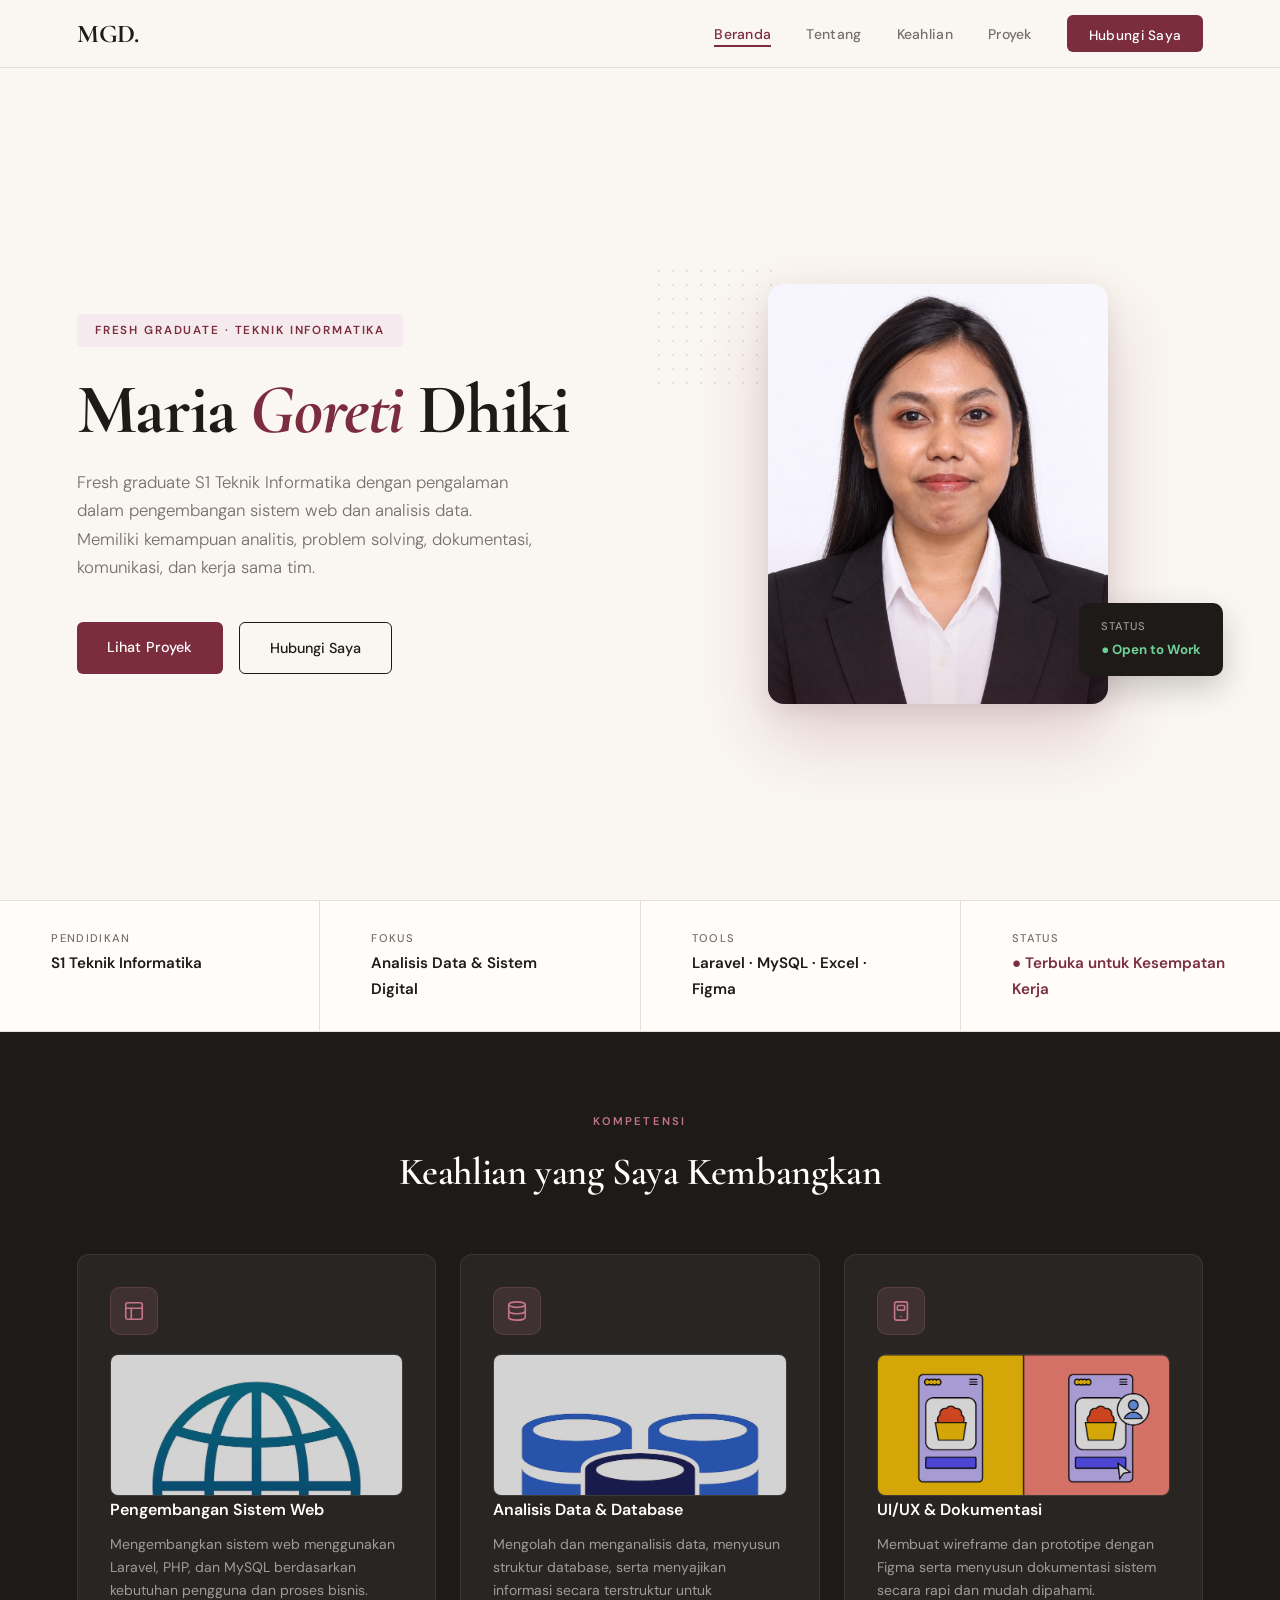
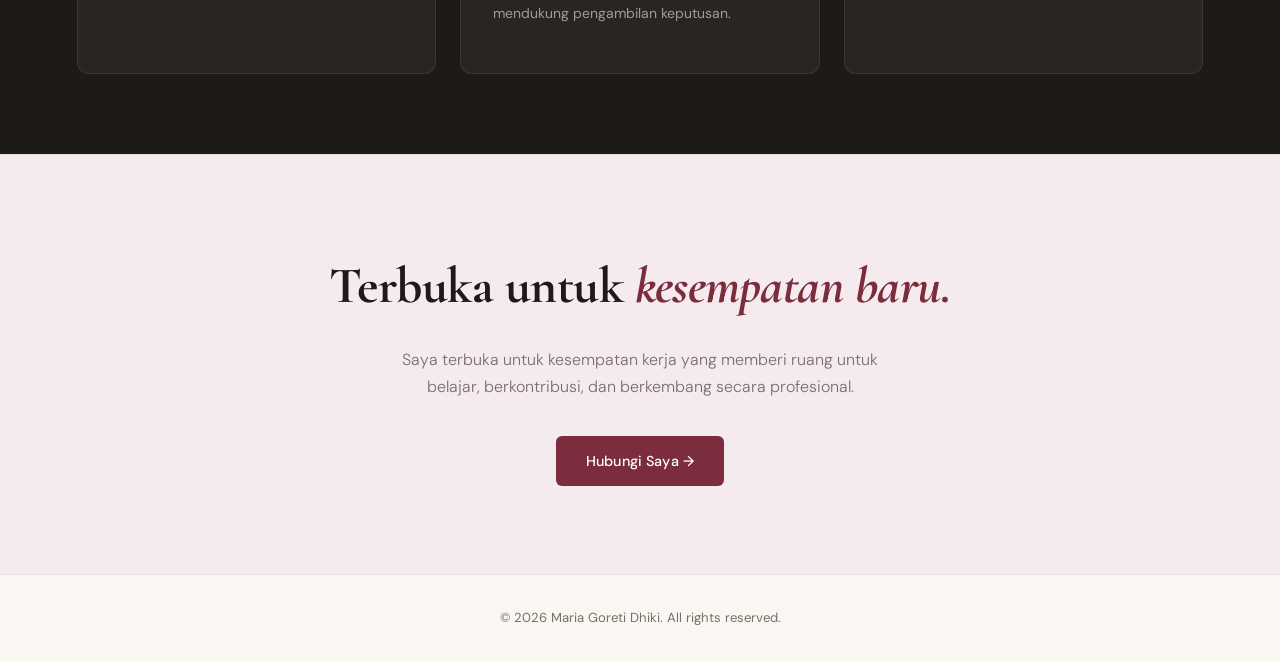
==== commit 5c77bccf: "Add files via upload Update portfolio" ====
--- a/index.html
+++ b/index.html
@@ -1,564 +1,242 @@
-<!DOCTYPE html>
-<html lang="id">
-<head>
-  <meta charset="UTF-8" />
-  <meta name="viewport" content="width=device-width, initial-scale=1.0" />
-  <title>Maria Goreti Dhiki — Portfolio</title>
-  <link href="https://fonts.googleapis.com/css2?family=Cormorant+Garamond:ital,wght@0,300;0,400;0,600;1,300;1,400&family=Jost:wght@300;400;500&display=swap" rel="stylesheet" />
-  <style>
-    :root {
-      --bg:       #fdf8f6;
-      --bg2:      #faf3f0;
-      --card:     #ffffff;
-      --border:   #f0e0da;
-      --pink:     #e8a0a0;
-      --rose:     #c97b7b;
-      --rosegold: #b5737a;
-      --gold:     #c9a07a;
-      --text:     #3a2a2a;
-      --muted:    #9a7a7a;
-      --soft:     #f5e8e4;
-    }
-    *, *::before, *::after { box-sizing: border-box; margin: 0; padding: 0; }
-    html { scroll-behavior: smooth; }
-    body {
-      background: var(--bg);
-      color: var(--text);
-      font-family: 'Jost', sans-serif;
-      font-weight: 300;
-      line-height: 1.75;
-      overflow-x: hidden;
-    }
-    .bg-blobs {
-      position: fixed; inset: 0;
-      pointer-events: none; z-index: 0; overflow: hidden;
-    }
-    .blob {
-      position: absolute; border-radius: 50%;
-      filter: blur(80px); opacity: 0.35;
-    }
-    .blob-1 { width: 600px; height: 600px; background: #f7c5c5; top: -150px; right: -100px; }
-    .blob-2 { width: 500px; height: 500px; background: #f5d6c8; bottom: 10%; left: -120px; }
-    .blob-3 { width: 350px; height: 350px; background: #e8c9d8; top: 40%; right: 15%; }
-    .blob-4 { width: 250px; height: 250px; background: #f9e4d4; top: 70%; left: 30%; }
-    nav {
-      position: fixed; top: 0; left: 0; right: 0; z-index: 100;
-      display: flex; justify-content: space-between; align-items: center;
-      padding: 1.3rem 4rem;
-      background: rgba(253,248,246,0.85);
-      backdrop-filter: blur(16px);
-      border-bottom: 1px solid var(--border);
-    }
-    .nav-logo {
-      font-family: 'Cormorant Garamond', serif;
-      font-size: 1.3rem; font-weight: 600;
-      color: var(--rosegold); letter-spacing: 0.08em;
-    }
-    .nav-links { display: flex; gap: 2.5rem; list-style: none; }
-    .nav-links a {
-      color: var(--muted); text-decoration: none;
-      font-size: 0.78rem; letter-spacing: 0.14em; text-transform: uppercase;
-      transition: color 0.3s;
-    }
-    .nav-links a:hover { color: var(--rosegold); }
-    .wrapper { position: relative; z-index: 1; }
-    .hero {
-      min-height: 100vh;
-      display: grid; grid-template-columns: 1.1fr 0.9fr;
-      align-items: center; padding: 8rem 5rem 4rem; gap: 4rem;
-    }
-    .hero-eyebrow {
-      display: flex; align-items: center; gap: 0.8rem;
-      margin-bottom: 1.8rem;
-      animation: fadeUp 0.9s ease both;
-    }
-    .eyebrow-line { width: 36px; height: 1px; background: var(--gold); }
-    .eyebrow-text {
-      font-size: 0.72rem; letter-spacing: 0.22em;
-      text-transform: uppercase; color: var(--gold);
-    }
-    .hero h1 {
-      font-family: 'Cormorant Garamond', serif;
-      font-size: clamp(3.2rem, 6vw, 5.8rem);
-      font-weight: 300; line-height: 1.0;
-      color: var(--text); margin-bottom: 1.5rem;
-      animation: fadeUp 0.9s 0.12s ease both;
-    }
-    .hero h1 strong {
-      font-weight: 600; font-style: italic;
-      color: var(--rosegold); display: block;
-    }
-    .hero-desc {
-      font-size: 0.92rem; color: var(--muted);
-      max-width: 400px; margin-bottom: 2.8rem;
-      animation: fadeUp 0.9s 0.24s ease both;
-    }
-    .hero-btns {
-      display: flex; gap: 1rem; flex-wrap: wrap;
-      animation: fadeUp 0.9s 0.36s ease both;
-    }
-    .btn {
-      padding: 0.82rem 2.2rem;
-      font-family: 'Jost', sans-serif;
-      font-size: 0.75rem; letter-spacing: 0.14em;
-      text-transform: uppercase; text-decoration: none;
-      cursor: pointer; border: none; transition: all 0.3s; display: inline-block;
-    }
-    .btn-primary {
-      background: linear-gradient(135deg, var(--pink), var(--rosegold));
-      color: #fff;
-      box-shadow: 0 4px 20px rgba(197,115,122,0.3);
-    }
-    .btn-primary:hover { transform: translateY(-2px); box-shadow: 0 8px 28px rgba(197,115,122,0.4); }
-    .btn-outline {
-      background: transparent; color: var(--rosegold);
-      border: 1px solid var(--pink);
-    }
-    .btn-outline:hover { background: var(--soft); }
-    .hero-visual {
-      display: flex; justify-content: center; align-items: center;
-      position: relative; animation: fadeIn 1.2s 0.3s ease both;
-    }
-    .photo-wrap { position: relative; width: 320px; height: 400px; }
-    .photo-wrap::before {
-      content: ''; position: absolute;
-      width: 360px; height: 360px; border-radius: 50%;
-      border: 1px solid rgba(232,160,160,0.3);
-      top: 50%; left: 50%; transform: translate(-50%, -50%);
-    }
-    .photo-wrap::after {
-      content: ''; position: absolute;
-      width: 420px; height: 420px; border-radius: 50%;
-      border: 1px solid rgba(232,160,160,0.15);
-      top: 50%; left: 50%; transform: translate(-50%, -50%);
-    }
-    .photo-inner {
-      width: 100%; height: 100%;
-      border-radius: 60% 40% 55% 45% / 50% 60% 40% 50%;
-      overflow: hidden;
-      background: linear-gradient(145deg, #f7ddd8, #f0c8d0, #e8c0cc);
-      display: flex; align-items: center; justify-content: center;
-      flex-direction: column; gap: 0.6rem;
-      color: var(--muted); font-size: 0.78rem; letter-spacing: 0.1em;
-      box-shadow: 0 20px 60px rgba(197,115,122,0.2);
-      position: relative; z-index: 1;
-    }
-    .photo-inner img { width: 100%; height: 100%; object-fit: cover; object-position: top; display: block; }
-    .photo-inner svg { opacity: 0.5; }
-    .stat-pill {
-      position: absolute; background: white;
-      border: 1px solid var(--border);
-      box-shadow: 0 8px 24px rgba(197,115,122,0.12);
-      padding: 0.9rem 1.3rem; border-radius: 100px;
-      display: flex; align-items: center; gap: 0.7rem; z-index: 2;
-    }
-    .stat-pill .sp-num {
-      font-family: 'Cormorant Garamond', serif;
-      font-size: 1.6rem; font-weight: 600;
-      color: var(--rosegold); line-height: 1;
-    }
-    .stat-pill .sp-lbl {
-      font-size: 0.68rem; color: var(--muted);
-      text-transform: uppercase; letter-spacing: 0.08em; line-height: 1.3;
-    }
-    .pill-1 { bottom: 20px; left: -50px; }
-    .pill-2 { top: 30px; right: -40px; }
-    .section { max-width: 1060px; margin: 0 auto; padding: 5.5rem 4rem; }
-    .sec-eyebrow {
-      display: flex; align-items: center; gap: 0.8rem; margin-bottom: 0.6rem;
-    }
-    .sec-eyebrow span {
-      font-size: 0.68rem; letter-spacing: 0.22em;
-      text-transform: uppercase; color: var(--gold);
-    }
-    .sec-eyebrow::before { content: ''; width: 28px; height: 1px; background: var(--gold); }
-    .sec-title {
-      font-family: 'Cormorant Garamond', serif;
-      font-size: clamp(1.9rem, 3.5vw, 2.8rem);
-      font-weight: 300; color: var(--text); margin-bottom: 3rem;
-    }
-    .sec-title em { font-style: italic; color: var(--rosegold); }
-    hr.divider {
-      border: none; border-top: 1px solid var(--border);
-      max-width: 1060px; margin: 0 auto;
-    }
-    .about-grid { display: grid; grid-template-columns: 1fr 1fr; gap: 4rem; align-items: start; }
-    .about-text p { font-size: 0.9rem; color: var(--muted); margin-bottom: 1.1rem; }
-    .stats-row { display: flex; gap: 1.2rem; margin-top: 2rem; flex-wrap: wrap; }
-    .stat-box {
-      background: white; border: 1px solid var(--border);
-      padding: 1rem 1.5rem; border-radius: 12px;
-      text-align: center; flex: 1; min-width: 90px;
-    }
-    .stat-box .sn {
-      font-family: 'Cormorant Garamond', serif;
-      font-size: 2rem; font-weight: 600; color: var(--rosegold); line-height: 1;
-    }
-    .stat-box .sl {
-      font-size: 0.68rem; color: var(--muted);
-      text-transform: uppercase; letter-spacing: 0.1em; margin-top: 0.2rem;
-    }
-    .contact-cards { display: flex; flex-direction: column; gap: 0.9rem; }
-    .contact-card {
-      display: flex; align-items: center; gap: 1rem;
-      padding: 1rem 1.3rem; background: white;
-      border: 1px solid var(--border); border-radius: 14px;
-      transition: box-shadow 0.3s, transform 0.3s;
-    }
-    .contact-card:hover { box-shadow: 0 6px 20px rgba(197,115,122,0.1); transform: translateX(4px); }
-    .cc-icon {
-      width: 38px; height: 38px;
-      background: linear-gradient(135deg, #fde8e8, #f7d0d8);
-      border-radius: 10px;
-      display: flex; align-items: center; justify-content: center;
-      color: var(--rosegold); flex-shrink: 0;
-    }
-    .cc-label { font-size: 0.68rem; color: var(--muted); text-transform: uppercase; letter-spacing: 0.1em; }
-    .cc-val { font-size: 0.88rem; color: var(--text); }
-    .skills-grid { display: grid; grid-template-columns: repeat(3, 1fr); gap: 1.2rem; }
-    .skill-card {
-      background: white; border: 1px solid var(--border);
-      border-radius: 16px; padding: 1.6rem 1.4rem;
-      transition: all 0.3s; position: relative; overflow: hidden;
-    }
-    .skill-card::after {
-      content: ''; position: absolute;
-      bottom: 0; left: 0; right: 0; height: 3px;
-      background: linear-gradient(90deg, var(--pink), var(--gold));
-      transform: scaleX(0); transition: transform 0.3s;
-      transform-origin: left;
-    }
-    .skill-card:hover { transform: translateY(-4px); box-shadow: 0 12px 32px rgba(197,115,122,0.12); }
-    .skill-card:hover::after { transform: scaleX(1); }
-    .skill-emoji { font-size: 1.6rem; margin-bottom: 0.7rem; }
-    .skill-name { font-size: 0.86rem; color: var(--text); font-weight: 400; }
-    .two-col { display: grid; grid-template-columns: 1fr 1fr; gap: 4rem; }
-    .mini-title {
-      font-family: 'Cormorant Garamond', serif;
-      font-size: 1.5rem; font-weight: 300; color: var(--text); margin-bottom: 2rem;
-    }
-    .mini-title em { font-style: italic; color: var(--rosegold); }
-    .timeline { position: relative; padding-left: 1.8rem; }
-    .timeline::before {
-      content: ''; position: absolute; left: 0; top: 6px; bottom: 0;
-      width: 1px; background: linear-gradient(to bottom, var(--pink), transparent);
-    }
-    .tl-item { position: relative; padding-bottom: 2.5rem; }
-    .tl-item::before {
-      content: ''; position: absolute; left: -1.87rem; top: 6px;
-      width: 10px; height: 10px; border-radius: 50%;
-      background: linear-gradient(135deg, var(--pink), var(--rosegold));
-      box-shadow: 0 0 0 3px rgba(232,160,160,0.2);
-    }
-    .tl-date { font-size: 0.7rem; letter-spacing: 0.12em; text-transform: uppercase; color: var(--gold); margin-bottom: 0.3rem; }
-    .tl-title { font-family: 'Cormorant Garamond', serif; font-size: 1.2rem; color: var(--text); margin-bottom: 0.15rem; }
-    .tl-org { font-size: 0.78rem; color: var(--muted); margin-bottom: 0.8rem; }
-    .tl-list { list-style: none; display: flex; flex-direction: column; gap: 0.35rem; }
-    .tl-list li { font-size: 0.83rem; color: var(--muted); padding-left: 1rem; position: relative; }
-    .tl-list li::before { content: '·'; position: absolute; left: 0; color: var(--pink); font-size: 1.2rem; line-height: 1.1; }
-    .proj-grid { display: grid; grid-template-columns: repeat(3, 1fr); gap: 1.4rem; }
-    .proj-card {
-      background: white; border: 1px solid var(--border);
-      border-radius: 20px; padding: 2rem 1.6rem;
-      transition: all 0.3s; position: relative; overflow: hidden;
-    }
-    .proj-card::before {
-      content: ''; position: absolute; top: 0; left: 0; right: 0; height: 3px;
-      background: linear-gradient(90deg, var(--pink), var(--gold));
-      transform: scaleX(0); transition: transform 0.4s; transform-origin: left;
-    }
-    .proj-card:hover { transform: translateY(-5px); box-shadow: 0 16px 40px rgba(197,115,122,0.14); }
-    .proj-card:hover::before { transform: scaleX(1); }
-    .proj-num {
-      font-family: 'Cormorant Garamond', serif;
-      font-size: 3.5rem; font-weight: 300;
-      color: rgba(232,160,160,0.15);
-      position: absolute; top: 0.3rem; right: 1.2rem; line-height: 1;
-    }
-    .proj-icon { font-size: 1.8rem; margin-bottom: 1rem; }
-    .proj-title { font-family: 'Cormorant Garamond', serif; font-size: 1.1rem; color: var(--text); margin-bottom: 0.7rem; }
-    .proj-desc { font-size: 0.82rem; color: var(--muted); line-height: 1.65; }
-    .cert-grid { display: grid; grid-template-columns: 1fr 1fr; gap: 1rem; }
-    .cert-card {
-      display: flex; gap: 1.2rem; align-items: center;
-      padding: 1.1rem 1.4rem; background: white;
-      border: 1px solid var(--border); border-radius: 14px; transition: all 0.3s;
-    }
-    .cert-card:hover { box-shadow: 0 6px 20px rgba(197,115,122,0.1); transform: translateY(-2px); }
-    .cert-year { font-family: 'Cormorant Garamond', serif; font-size: 1.5rem; font-weight: 600; color: var(--pink); flex-shrink: 0; line-height: 1; }
-    .cert-issuer { font-size: 0.68rem; color: var(--muted); text-transform: uppercase; letter-spacing: 0.1em; }
-    .cert-name { font-size: 0.86rem; color: var(--text); margin-top: 0.1rem; font-weight: 400; }
-    footer {
-      border-top: 1px solid var(--border); padding: 2.5rem 4rem;
-      display: flex; justify-content: space-between; align-items: center;
-      position: relative; z-index: 1;
-    }
-    .footer-name { font-family: 'Cormorant Garamond', serif; font-size: 1.2rem; color: var(--rosegold); }
-    .footer-copy { font-size: 0.75rem; color: var(--muted); }
-    @keyframes fadeUp {
-      from { opacity: 0; transform: translateY(22px); }
-      to   { opacity: 1; transform: translateY(0); }
-    }
-    @keyframes fadeIn {
-      from { opacity: 0; } to { opacity: 1; }
-    }
-    .reveal { opacity: 0; transform: translateY(28px); transition: opacity 0.7s ease, transform 0.7s ease; }
-    .reveal.visible { opacity: 1; transform: translateY(0); }
-    @media (max-width: 768px) {
-      nav { padding: 1.2rem 1.5rem; }
-      .nav-links { display: none; }
-      .hero { grid-template-columns: 1fr; padding: 7rem 1.5rem 3rem; gap: 2rem; }
-      .hero-visual { display: none; }
-      .section { padding: 4rem 1.5rem; }
-      .about-grid, .two-col { grid-template-columns: 1fr; gap: 2rem; }
-      .skills-grid { grid-template-columns: 1fr 1fr; }
-      .proj-grid { grid-template-columns: 1fr; }
-      .cert-grid { grid-template-columns: 1fr; }
-      footer { flex-direction: column; gap: 0.8rem; padding: 2rem 1.5rem; text-align: center; }
-    }
-  </style>
-</head>
-<body>
-
-<div class="bg-blobs">
-  <div class="blob blob-1"></div>
-  <div class="blob blob-2"></div>
-  <div class="blob blob-3"></div>
-  <div class="blob blob-4"></div>
-</div>
-
-<nav>
-  <div class="nav-logo">Maria G. Dhiki</div>
-  <ul class="nav-links">
-    <li><a href="#tentang">Tentang</a></li>
-    <li><a href="#keahlian">Keahlian</a></li>
-    <li><a href="#pengalaman">Pengalaman</a></li>
-    <li><a href="#proyek">Proyek</a></li>
-    <li><a href="#kontak">Kontak</a></li>
-  </ul>
-</nav>
-
-<div class="wrapper">
-
-  <!-- HERO -->
-  <div class="hero">
-    <div class="hero-text">
-      <div class="hero-eyebrow">
-        <div class="eyebrow-line"></div>
-        <span class="eyebrow-text">Data Analyst · Teknik Informatika</span>
-      </div>
-      <h1>Halo, saya<br><strong>Maria Goreti<br>Dhiki</strong></h1>
-      <p class="hero-desc">Mahasiswa Teknik Informatika yang passionate dalam pengembangan web, analisis data, dan solusi digital yang berdampak nyata.</p>
-      <div class="hero-btns">
-        <a href="#proyek" class="btn btn-primary">Lihat Proyek ✨</a>
-        <a href="#kontak" class="btn btn-outline">Hubungi Saya</a>
-      </div>
-    </div>
-    <div class="hero-visual">
-      <div class="photo-wrap">
-        <div class="photo-inner">
-          <div class="photo-inner">
-            <img src="foto.jpeg" alt="Maria Goreti Dhiki">
-          </div>
-          <svg width="52" height="52" viewBox="0 0 24 24" fill="none" stroke="#c97b7b" stroke-width="1.2">
-            <circle cx="12" cy="8" r="4.5"/>
-            <path d="M3 21c0-4.5 4-8 9-8s9 3.5 9 8"/>
-          </svg>
-          <span style="font-size:0.75rem;color:var(--muted);letter-spacing:0.08em;">Upload foto kamu 🌸</span>
-        </div>
-        <div class="stat-pill pill-1">
-          <div class="sp-num">3</div>
-          <div class="sp-lbl">Proyek<br>Selesai</div>
-        </div>
-        <div class="stat-pill pill-2">
-          <div class="sp-num">4</div>
-          <div class="sp-lbl">Sertifikat<br>Diraih</div>
-        </div>
-      </div>
-    </div>
-  </div>
-
-  <hr class="divider"/>
-
-  <!-- TENTANG -->
-  <section class="section" id="tentang">
-    <div class="sec-eyebrow"><span>01 · Tentang Saya</span></div>
-    <h2 class="sec-title reveal">Siapa <em>Saya?</em></h2>
-    <div class="about-grid">
-      <div class="about-text reveal">
-        <p>Saya adalah mahasiswa Teknik Informatika di Universitas 17 Agustus 1945 yang memiliki motivasi tinggi untuk terus belajar dan berkembang di dunia teknologi.</p>
-        <p>Terbiasa bekerja secara mandiri maupun dalam tim, dengan kemampuan komunikasi yang baik dan mudah beradaptasi di lingkungan yang dinamis.</p>
-        <p>Saat ini saya sedang mencari kesempatan kerja <em style="color:var(--rosegold)">part-time</em> untuk menambah pengalaman dan mengembangkan kemampuan melayani pelanggan.</p>
-        <div class="stats-row">
-          <div class="stat-box"><div class="sn">2022</div><div class="sl">Mulai Kuliah</div></div>
-          <div class="stat-box"><div class="sn">3+</div><div class="sl">Proyek</div></div>
-          <div class="stat-box"><div class="sn">4</div><div class="sl">Sertifikat</div></div>
-        </div>
-      </div>
-      <div class="contact-cards reveal" id="kontak">
-        <div class="contact-card">
-          <span class="cc-icon"><svg width="16" height="16" viewBox="0 0 24 24" fill="none" stroke="currentColor" stroke-width="2"><path d="M22 16.92v3a2 2 0 01-2.18 2 19.79 19.79 0 01-8.63-3.07A19.5 19.5 0 013.07 9.81 19.79 19.79 0 01.01 1.18 2 2 0 012 0h3a2 2 0 012 1.72c.128.96.361 1.903.7 2.81a2 2 0 01-.45 2.11L6.09 7.91a16 16 0 006 6l1.27-1.27a2 2 0 012.11-.45c.907.339 1.85.572 2.81.7A2 2 0 0122 14.92v2z"/></svg></span>
-          <div><div class="cc-label">Telepon</div><div class="cc-val">0812-4645-5796</div></div>
-        </div>
-        <div class="contact-card">
-          <span class="cc-icon"><svg width="16" height="16" viewBox="0 0 24 24" fill="none" stroke="currentColor" stroke-width="2"><path d="M4 4h16c1.1 0 2 .9 2 2v12c0 1.1-.9 2-2 2H4c-1.1 0-2-.9-2-2V6c0-1.1.9-2 2-2z"/><polyline points="22,6 12,13 2,6"/></svg></span>
-          <div><div class="cc-label">Email</div><div class="cc-val">givendhiki@gmail.com</div></div>
-        </div>
-        <div class="contact-card">
-          <span class="cc-icon"><svg width="16" height="16" viewBox="0 0 24 24" fill="none" stroke="currentColor" stroke-width="2"><path d="M21 10c0 7-9 13-9 13s-9-6-9-13a9 9 0 0118 0z"/><circle cx="12" cy="10" r="3"/></svg></span>
-          <div><div class="cc-label">Alamat</div><div class="cc-val">Jl. Nginden Baru IV No.30</div></div>
-        </div>
-        <div class="contact-card">
-          <span class="cc-icon"><svg width="16" height="16" viewBox="0 0 24 24" fill="none" stroke="currentColor" stroke-width="2"><circle cx="12" cy="12" r="10"/><line x1="2" y1="12" x2="22" y2="12"/><path d="M12 2a15.3 15.3 0 014 10 15.3 15.3 0 01-4 10 15.3 15.3 0 01-4-10 15.3 15.3 0 014-10z"/></svg></span>
-          <div><div class="cc-label">Bahasa</div><div class="cc-val">Indonesia</div></div>
-        </div>
-      </div>
-    </div>
-  </section>
-
-  <hr class="divider"/>
-
-  <!-- KEAHLIAN -->
-  <section class="section" id="keahlian">
-    <div class="sec-eyebrow"><span>02 · Keahlian</span></div>
-    <h2 class="sec-title reveal">Yang Saya <em>Kuasai</em></h2>
-    <div class="skills-grid">
-      <div class="skill-card reveal"><div class="skill-emoji">💬</div><div class="skill-name">Komunikasi yang Baik</div></div>
-      <div class="skill-card reveal"><div class="skill-emoji">🤝</div><div class="skill-name">Kerja Sama Tim</div></div>
-      <div class="skill-card reveal"><div class="skill-emoji">⏱️</div><div class="skill-name">Manajemen Waktu</div></div>
-      <div class="skill-card reveal"><div class="skill-emoji">🌟</div><div class="skill-name">Pelayanan Pelanggan</div></div>
-      <div class="skill-card reveal"><div class="skill-emoji">📊</div><div class="skill-name">Microsoft Excel</div></div>
-      <div class="skill-card reveal"><div class="skill-emoji">🔍</div><div class="skill-name">Problem Solving</div></div>
-    </div>
-  </section>
-
-  <hr class="divider"/>
-
-  <!-- PENGALAMAN & PENDIDIKAN -->
-  <section class="section" id="pengalaman">
-    <div class="sec-eyebrow"><span>03 · Perjalanan</span></div>
-    <h2 class="sec-title reveal">Pengalaman & <em>Pendidikan</em></h2>
-    <div class="two-col">
-      <div class="reveal">
-        <div class="mini-title">✦ <em>Pengalaman</em></div>
-        <div class="timeline">
-          <div class="tl-item">
-            <div class="tl-date">Januari – Maret 2025</div>
-            <div class="tl-title">Magang</div>
-            <div class="tl-org">SDI Nurul Ulum</div>
-            <ul class="tl-list">
-              <li>Mengembangkan website sistem absensi sekolah berbasis web</li>
-              <li>Membuat sistem pembayaran sekolah untuk administrasi</li>
-              <li>Mengelola dan mengolah data siswa dalam sistem</li>
-              <li>Bekerja sama dengan tim dalam pengujian sistem</li>
-            </ul>
-          </div>
-        </div>
-      </div>
-      <div class="reveal">
-        <div class="mini-title">✦ <em>Pendidikan</em></div>
-        <div class="timeline">
-          <div class="tl-item">
-            <div class="tl-date">2022 – Sekarang</div>
-            <div class="tl-title">Teknik Informatika</div>
-            <div class="tl-org">Universitas 17 Agustus 1945</div>
-            <ul class="tl-list">
-              <li>Pemrograman, pengolahan data, database</li>
-              <li>Pengembangan web dan analisis sistem</li>
-            </ul>
-          </div>
-          <div class="tl-item">
-            <div class="tl-date">2019 – 2022</div>
-            <div class="tl-title">Bahasa & Budaya</div>
-            <div class="tl-org">SMAK Frateran Ndao Ende</div>
-            <ul class="tl-list">
-              <li>Sastra Inggris, Jerman & Indonesia</li>
-              <li>Antropologi & kemampuan berpikir kritis</li>
-            </ul>
-          </div>
-        </div>
-      </div>
-    </div>
-  </section>
-
-  <hr class="divider"/>
-
-  <!-- PROYEK -->
-  <section class="section" id="proyek">
-    <div class="sec-eyebrow"><span>04 · Proyek</span></div>
-    <h2 class="sec-title reveal">Karya yang Telah <em>Dibuat</em></h2>
-    <div class="proj-grid">
-      <div class="proj-card reveal">
-        <div class="proj-num">01</div>
-        <div class="proj-icon">🏫</div>
-        <div class="proj-title">Website Sistem Absensi & Pembayaran Sekolah</div>
-        <p class="proj-desc">Sistem absensi siswa berbasis web dan pengelolaan pembayaran sekolah secara digital untuk SDI Nurul Ulum.</p>
-      </div>
-      <div class="proj-card reveal">
-        <div class="proj-num">02</div>
-        <div class="proj-icon">🚗</div>
-        <div class="proj-title">Website Sistem Parkir</div>
-        <p class="proj-desc">Platform web untuk mengelola data parkir kendaraan dengan pencatatan masuk dan keluar secara terstruktur.</p>
-      </div>
-      <div class="proj-card reveal">
-        <div class="proj-num">03</div>
-        <div class="proj-icon">🔔</div>
-        <div class="proj-title">IoT Sistem Bel Rumah Pintar via Telegram</div>
-        <p class="proj-desc">Sistem bel rumah berbasis IoT yang mengirimkan notifikasi real-time ke pemilik rumah melalui Telegram Bot.</p>
-      </div>
-    </div>
-  </section>
-
-  <hr class="divider"/>
-
-  <!-- SERTIFIKAT -->
-  <section class="section">
-    <div class="sec-eyebrow"><span>05 · Sertifikat</span></div>
-    <h2 class="sec-title reveal"><em>Pencapaian</em> Saya</h2>
-    <div class="cert-grid">
-      <div class="cert-card reveal">
-        <div class="cert-year">2025</div>
-        <div><div class="cert-issuer">Microsoft</div><div class="cert-name">Introduction to Computers</div></div>
-      </div>
-      <div class="cert-card reveal">
-        <div class="cert-year">2024</div>
-        <div><div class="cert-issuer">IBM</div><div class="cert-name">Practice Exam for CompTIA Tech+ Certification</div></div>
-      </div>
-      <div class="cert-card reveal">
-        <div class="cert-year">2024</div>
-        <div><div class="cert-issuer">Coursera Project Network</div><div class="cert-name">Google Ads for Beginners</div></div>
-      </div>
-      <div class="cert-card reveal">
-        <div class="cert-year">2023</div>
-        <div><div class="cert-issuer">Coursera Project Network</div><div class="cert-name">Get Started with Figma</div></div>
-      </div>
-    </div>
-  </section>
-
-  <footer>
-    <div class="footer-name">Maria Goreti Dhiki 🌸</div>
-    <div class="footer-copy">© 2025 · Data Analyst · Teknik Informatika</div>
-  </footer>
-
-</div>
-
-<script>
-  const reveals = document.querySelectorAll('.reveal');
-  const io = new IntersectionObserver((entries) => {
-    entries.forEach(e => {
-      if (e.isIntersecting) {
-        setTimeout(() => e.target.classList.add('visible'), 60);
-        io.unobserve(e.target);
-      }
-    });
-  }, { threshold: 0.1 });
-  reveals.forEach(el => io.observe(el));
-
-  document.querySelectorAll('.skills-grid, .proj-grid, .cert-grid').forEach(grid => {
-    [...grid.children].forEach((child, i) => {
-      child.style.transitionDelay = `${i * 0.09}s`;
-    });
-  });
-</script>
-</body>
-</html>
+<!DOCTYPE html>
+<html lang="id">
+<head>
+  <meta charset="UTF-8"/>
+  <meta name="viewport" content="width=device-width, initial-scale=1.0"/>
+  <title>Maria Goreti Dhiki – Fresh Graduate Teknik Informatika</title>
+  <link rel="stylesheet" href="assets/css/style.css"/>
+  <style>
+    .home-hero {
+      min-height: calc(100vh - 68px);
+      display: grid; grid-template-columns: 1fr 1fr;
+      align-items: center; padding: 80px 6% 60px; gap: 4rem;
+    }
+    .hero-tag {
+      display: inline-block;
+      background: var(--burgundy-lt); color: var(--burgundy);
+      font-size: 0.73rem; font-weight: 600;
+      letter-spacing: 0.16em; text-transform: uppercase;
+      padding: 7px 18px; border-radius: 4px; margin-bottom: 1.6rem;
+    }
+    .home-hero h1 {
+      font-family: 'Cormorant Garamond', serif;
+      font-size: clamp(3rem, 5.5vw, 5rem);
+      font-weight: 700; line-height: 1.05;
+      letter-spacing: -0.02em; margin-bottom: 1.3rem;
+    }
+    .home-hero h1 em { font-style: italic; color: var(--burgundy); }
+    .home-hero p { color: var(--muted); max-width: 460px; margin-bottom: 2.5rem; font-weight: 300; font-size: 1.05rem; }
+    .hero-btns { display: flex; gap: 1rem; flex-wrap: wrap; }
+
+    .hero-visual { display: flex; justify-content: center; position: relative; }
+    .avatar-frame {
+      width: 340px; height: 420px; border-radius: 16px;
+      overflow: hidden; position: relative;
+      box-shadow: 0 32px 72px rgba(123,45,62,0.2), 0 8px 24px rgba(0,0,0,0.08);
+    }
+    .avatar-frame img { width: 100%; height: 100%; object-fit: cover; object-position: top center; display: block; }
+    /* Subtle warm overlay at bottom */
+    .avatar-frame::after {
+      content: ''; position: absolute; bottom: 0; left: 0; right: 0; height: 40%;
+      background: linear-gradient(to top, rgba(123,45,62,0.15), transparent);
+    }
+    .hero-badge {
+      position: absolute; bottom: 28px; right: -20px;
+      background: var(--charcoal); color: var(--white);
+      border-radius: 10px; padding: 14px 22px;
+      font-size: 0.83rem; font-weight: 500;
+      box-shadow: 0 12px 32px rgba(0,0,0,0.2);
+    }
+    .hero-badge span { display: block; font-size: 0.7rem; opacity: 0.55; margin-bottom: 3px; letter-spacing: 0.08em; text-transform: uppercase; }
+    .hero-badge strong { color: #6FCF97; }
+
+    /* Decorative dot pattern */
+    .hero-deco {
+      position: absolute; top: -20px; left: -20px;
+      width: 120px; height: 120px; opacity: 0.12;
+      background-image: radial-gradient(var(--burgundy) 1.5px, transparent 1.5px);
+      background-size: 14px 14px;
+      z-index: -1;
+    }
+
+    .info-strip {
+      display: flex; flex-wrap: wrap;
+      border-top: 1px solid var(--border); border-bottom: 1px solid var(--border);
+      background: var(--warm-white);
+    }
+    .info-strip-item {
+      display: flex; flex-direction: column; gap: 3px;
+      padding: 28px 4%; flex: 1; border-right: 1px solid var(--border);
+    }
+    .info-strip-item:last-child { border-right: none; }
+    .info-strip-item small { font-size: 0.7rem; color: var(--muted); letter-spacing: 0.12em; text-transform: uppercase; font-weight: 500; }
+    .info-strip-item strong { font-size: 0.95rem; font-weight: 600; }
+
+    /* Services dark section */
+    .services-section {
+      background: var(--charcoal);
+      padding: 80px 6%; color: var(--white);
+    }
+    .sec-label {
+      font-size: 0.7rem; font-weight: 600; letter-spacing: 0.2em;
+      text-transform: uppercase; color: var(--burgundy-acc);
+      margin-bottom: 0.6rem; text-align: center;
+    }
+    .services-section h2 {
+      font-family: 'Cormorant Garamond', serif;
+      font-size: clamp(1.9rem, 3vw, 2.6rem); font-weight: 600;
+      text-align: center; margin-bottom: 3rem; letter-spacing: -0.01em;
+    }
+    .services-grid { display: grid; grid-template-columns: repeat(3, 1fr); gap: 1.5rem; }
+    .service-card {
+      background: rgba(255,255,255,0.05); border: 1px solid rgba(255,255,255,0.08);
+      border-radius: 12px; padding: 2rem; transition: all 0.25s;
+    }
+    .service-card:hover { background: rgba(196,117,138,0.12); border-color: rgba(196,117,138,0.3); transform: translateY(-4px); }
+    .service-icon {
+      width: 48px; height: 48px; border-radius: 10px;
+      background: rgba(196,117,138,0.15); border: 1px solid rgba(196,117,138,0.2);
+      display: flex; align-items: center; justify-content: center; margin-bottom: 1.2rem;
+    }
+    .service-card h4 { font-size: 1rem; font-weight: 600; margin-bottom: 0.6rem; }
+    .service-card p { font-size: 0.875rem; color: rgba(255,255,255,0.55); line-height: 1.65; margin-bottom: 1rem; }
+    .service-screenshot {
+      margin-top: 1rem;
+      border-radius: 8px;
+      overflow: hidden;
+      border: 1px solid rgba(255,255,255,0.1);
+    }
+    .service-screenshot img {
+      width: 100%;
+      height: 140px;
+      object-fit: cover;
+      object-position: top;
+      display: block;
+      opacity: 0.8;
+      transition: opacity 0.3s, transform 0.3s;
+    }
+    .service-card:hover .service-screenshot img {
+      opacity: 1;
+      transform: scale(1.03);
+    }
+
+    /* CTA */
+    .cta-section {
+      padding: 88px 6%; text-align: center;
+      background: var(--burgundy-lt);
+      border-top: 1px solid var(--border);
+    }
+    .cta-section h2 {
+      font-family: 'Cormorant Garamond', serif;
+      font-size: clamp(2.2rem, 4vw, 3.2rem); font-weight: 700;
+      margin-bottom: 1rem; letter-spacing: -0.01em;
+    }
+    .cta-section h2 em { font-style: italic; color: var(--burgundy); }
+    .cta-section p { color: var(--muted); max-width: 480px; margin: 0 auto 2.2rem; font-weight: 300; }
+
+    @media (max-width: 768px) {
+      .home-hero { grid-template-columns: 1fr; padding-top: 80px; }
+      .hero-visual { display: none; }
+      .services-grid { grid-template-columns: 1fr; }
+      .info-strip-item { border-right: none; border-bottom: 1px solid var(--border); }
+    }
+  </style>
+</head>
+<body>
+  <nav>
+    <a href="index.html" class="nav-logo">MGD.</a>
+    <ul class="nav-links">
+      <li><a href="index.html">Beranda</a></li>
+      <li><a href="about.html">Tentang</a></li>
+      <li><a href="skills.html">Keahlian</a></li>
+      <li><a href="projects.html">Proyek</a></li>
+      <li><a href="contact.html" class="nav-contact-btn">Hubungi Saya</a></li>
+    </ul>
+  </nav>
+
+  <div class="page-wrapper">
+    <section class="home-hero">
+      <div>
+        <div class="hero-tag">Fresh Graduate · Teknik Informatika</div>
+        <h1>Maria <em>Goreti</em> Dhiki</h1>
+        <p>Fresh graduate S1 Teknik Informatika dengan pengalaman dalam pengembangan sistem web dan analisis data. Memiliki kemampuan analitis, problem solving, dokumentasi, komunikasi, dan kerja sama tim.</p>
+        <div class="hero-btns">
+          <a href="projects.html" class="btn-primary">Lihat Proyek</a>
+          <a href="contact.html" class="btn-outline">Hubungi Saya</a>
+        </div>
+      </div>
+      <div class="hero-visual">
+        <div class="hero-deco"></div>
+        <div class="avatar-frame">
+          <img src="assets/img/Profil.jpeg" alt="Maria Goreti Dhiki"/>
+        </div>
+        <div class="hero-badge">
+          <span>Status</span>
+          <strong>● Open to Work</strong>
+        </div>
+      </div>
+    </section>
+
+    <div class="info-strip">
+      <div class="info-strip-item fade-in"><small>Pendidikan</small><strong>S1 Teknik Informatika</strong></div>
+      <div class="info-strip-item fade-in"><small>Fokus</small><strong>Analisis Data &amp; Sistem Digital</strong></div>
+      <div class="info-strip-item fade-in"><small>Tools</small><strong>Laravel · MySQL · Excel · Figma</strong></div>
+      <div class="info-strip-item fade-in"><small>Status</small><strong style="color:var(--burgundy)">● Terbuka untuk Kesempatan Kerja</strong></div>
+    </div>
+
+    <section class="services-section">
+      <p class="sec-label">Kompetensi</p>
+      <h2>Keahlian yang Saya Kembangkan</h2>
+      <div class="services-grid">
+        <div class="service-card fade-in">
+          <div class="service-icon">
+            <svg width="22" height="22" viewBox="0 0 24 24" fill="none" stroke="var(--burgundy-acc)" stroke-width="1.8" stroke-linecap="round" stroke-linejoin="round">
+              <rect x="3" y="3" width="18" height="18" rx="2"/><line x1="3" y1="9" x2="21" y2="9"/><line x1="9" y1="21" x2="9" y2="9"/>
+            </svg>
+          </div>
+          <div class="service-screenshot">
+            <img src="assets/img/web.avif" alt="Screenshot Pengembangan Web"/>
+          </div>
+          <h4>Pengembangan Sistem Web</h4>
+          <p>Mengembangkan sistem web menggunakan Laravel, PHP, dan MySQL berdasarkan kebutuhan pengguna dan proses bisnis.</p>
+        </div>
+        <div class="service-card fade-in">
+          <div class="service-icon">
+            <svg width="22" height="22" viewBox="0 0 24 24" fill="none" stroke="var(--burgundy-acc)" stroke-width="1.8" stroke-linecap="round" stroke-linejoin="round">
+              <ellipse cx="12" cy="5" rx="9" ry="3"/><path d="M21 12c0 1.66-4 3-9 3s-9-1.34-9-3"/>
+              <path d="M3 5v14c0 1.66 4 3 9 3s9-1.34 9-3V5"/>
+            </svg>
+          </div>
+          <div class="service-screenshot">
+            <img src="assets/img/database.avif" alt="Screenshot Desain Database"/>
+          </div>
+          <h4>Analisis Data &amp; Database</h4>
+          <p>Mengolah dan menganalisis data, menyusun struktur database, serta menyajikan informasi secara terstruktur untuk mendukung pengambilan keputusan.</p>
+        </div>
+        <div class="service-card fade-in">
+          <div class="service-icon">
+            <svg width="22" height="22" viewBox="0 0 24 24" fill="none" stroke="var(--burgundy-acc)" stroke-width="1.8" stroke-linecap="round" stroke-linejoin="round">
+              <rect x="5" y="2" width="14" height="20" rx="2"/><line x1="12" y1="18" x2="12.01" y2="18"/>
+              <rect x="8" y="6" width="8" height="5" rx="1"/>
+            </svg>
+          </div>
+          <div class="service-screenshot">
+            <img src="assets/img/ui.avif" alt="Screenshot UI/UX Design"/>
+          </div>
+          <h4>UI/UX &amp; Dokumentasi</h4>
+          <p>Membuat wireframe dan prototipe dengan Figma serta menyusun dokumentasi sistem secara rapi dan mudah dipahami.</p>
+        </div>
+      </div>
+    </section>
+
+    <section class="cta-section">
+      <h2>Terbuka untuk <em>kesempatan baru.</em></h2>
+      <p>Saya terbuka untuk kesempatan kerja yang memberi ruang untuk belajar, berkontribusi, dan berkembang secara profesional.</p>
+      <a href="contact.html" class="btn-primary">Hubungi Saya →</a>
+    </section>
+
+    <footer><p>© 2026 Maria Goreti Dhiki. All rights reserved.</p></footer>
+  </div>
+  <script src="assets/js/main.js"></script>
+</body>
+</html>
--- a/assets/css/style.css
+++ b/assets/css/style.css
@@ -0,0 +1,137 @@
+@import url('https://fonts.googleapis.com/css2?family=Cormorant+Garamond:ital,wght@0,400;0,500;0,600;0,700;1,400;1,600&family=DM+Sans:opsz,wght@9..40,300;9..40,400;9..40,500;9..40,600&display=swap');
+
+*, *::before, *::after { box-sizing: border-box; margin: 0; padding: 0; }
+
+:root {
+  --burgundy:    #7B2D3E;
+  --burgundy-dk: #561E2B;
+  --burgundy-md: #9B3D51;
+  --burgundy-lt: #F5EAED;
+  --burgundy-acc:#C4758A;
+  --cream:       #FAF6F1;
+  --warm-white:  #FFFCF9;
+  --sand:        #EDE6DC;
+  --charcoal:    #1E1A18;
+  --muted:       #7A6E6A;
+  --border:      #E8DED8;
+  --white:       #FFFFFF;
+}
+
+html { scroll-behavior: smooth; }
+
+body {
+  font-family: 'DM Sans', sans-serif;
+  background: var(--cream);
+  color: var(--charcoal);
+  font-size: 16px;
+  line-height: 1.7;
+}
+
+/* NAV */
+nav {
+  position: fixed; top: 0; width: 100%;
+  background: rgba(250,246,241,0.96);
+  backdrop-filter: blur(12px);
+  border-bottom: 1px solid var(--border);
+  z-index: 100; padding: 0 6%;
+  display: flex; align-items: center; justify-content: space-between;
+  height: 68px;
+}
+.nav-logo {
+  font-family: 'Cormorant Garamond', serif;
+  font-size: 1.6rem; font-weight: 700;
+  color: var(--charcoal); text-decoration: none;
+  letter-spacing: -0.01em;
+}
+.nav-links { display: flex; gap: 2.2rem; list-style: none; align-items: center; }
+.nav-links a {
+  text-decoration: none; color: var(--muted);
+  font-size: 0.875rem; font-weight: 500; letter-spacing: 0.02em;
+  transition: color 0.2s; position: relative; padding-bottom: 4px;
+}
+.nav-links a::after {
+  content: ''; position: absolute; bottom: 0; left: 0;
+  width: 0; height: 1.5px; background: var(--burgundy);
+  transition: width 0.25s;
+}
+.nav-links a:hover { color: var(--burgundy); }
+.nav-links a:hover::after { width: 100%; }
+.nav-links a.active { color: var(--burgundy); }
+.nav-links a.active::after { width: 100%; }
+.nav-contact-btn {
+  display: inline-block;
+  background: var(--burgundy); color: var(--white) !important;
+  padding: 9px 22px; border-radius: 6px;
+  font-size: 0.85rem !important; font-weight: 500 !important;
+  text-decoration: none; transition: background 0.2s !important;
+}
+.nav-contact-btn:hover { background: var(--burgundy-md) !important; }
+.nav-contact-btn::after { display: none !important; }
+
+/* PAGE WRAPPER */
+.page-wrapper { padding-top: 68px; min-height: 100vh; }
+
+/* PAGE HERO */
+.page-hero {
+  padding: 72px 6% 60px;
+  border-bottom: 1px solid var(--border);
+  background: var(--cream);
+}
+.page-label {
+  font-size: 0.72rem; font-weight: 600; letter-spacing: 0.18em;
+  text-transform: uppercase; color: var(--burgundy-md);
+  margin-bottom: 0.7rem;
+}
+.page-title {
+  font-family: 'Cormorant Garamond', serif;
+  font-size: clamp(2.4rem, 4vw, 3.6rem); font-weight: 700;
+  line-height: 1.12; letter-spacing: -0.01em;
+}
+.page-title em { font-style: italic; color: var(--burgundy); }
+.page-sub {
+  color: var(--muted); max-width: 540px;
+  margin-top: 0.9rem; font-size: 1rem; font-weight: 300;
+}
+
+/* SECTION CONTENT */
+.section-content { padding: 64px 6%; }
+
+/* BUTTONS */
+.btn-primary {
+  display: inline-block;
+  background: var(--burgundy); color: var(--white);
+  padding: 13px 30px; border-radius: 6px;
+  text-decoration: none; font-size: 0.9rem; font-weight: 500;
+  transition: background 0.2s, transform 0.15s; letter-spacing: 0.01em;
+}
+.btn-primary:hover { background: var(--burgundy-md); transform: translateY(-2px); }
+.btn-outline {
+  display: inline-block;
+  border: 1.5px solid var(--charcoal); color: var(--charcoal);
+  padding: 13px 30px; border-radius: 6px;
+  text-decoration: none; font-size: 0.9rem; font-weight: 500;
+  transition: all 0.2s;
+}
+.btn-outline:hover { border-color: var(--burgundy); color: var(--burgundy); transform: translateY(-2px); }
+
+/* FOOTER */
+footer {
+  text-align: center; padding: 2rem 6%;
+  border-top: 1px solid var(--border);
+  font-size: 0.82rem; color: var(--muted);
+  background: var(--cream);
+}
+
+/* FADE IN */
+.fade-in {
+  opacity: 0; transform: translateY(20px);
+  transition: opacity 0.55s ease, transform 0.55s ease;
+}
+.fade-in.visible { opacity: 1; transform: translateY(0); }
+
+/* RESPONSIVE */
+@media (max-width: 768px) {
+  .nav-links { gap: 1rem; }
+  .page-hero { padding: 50px 5% 40px; }
+  .section-content { padding: 44px 5%; }
+}
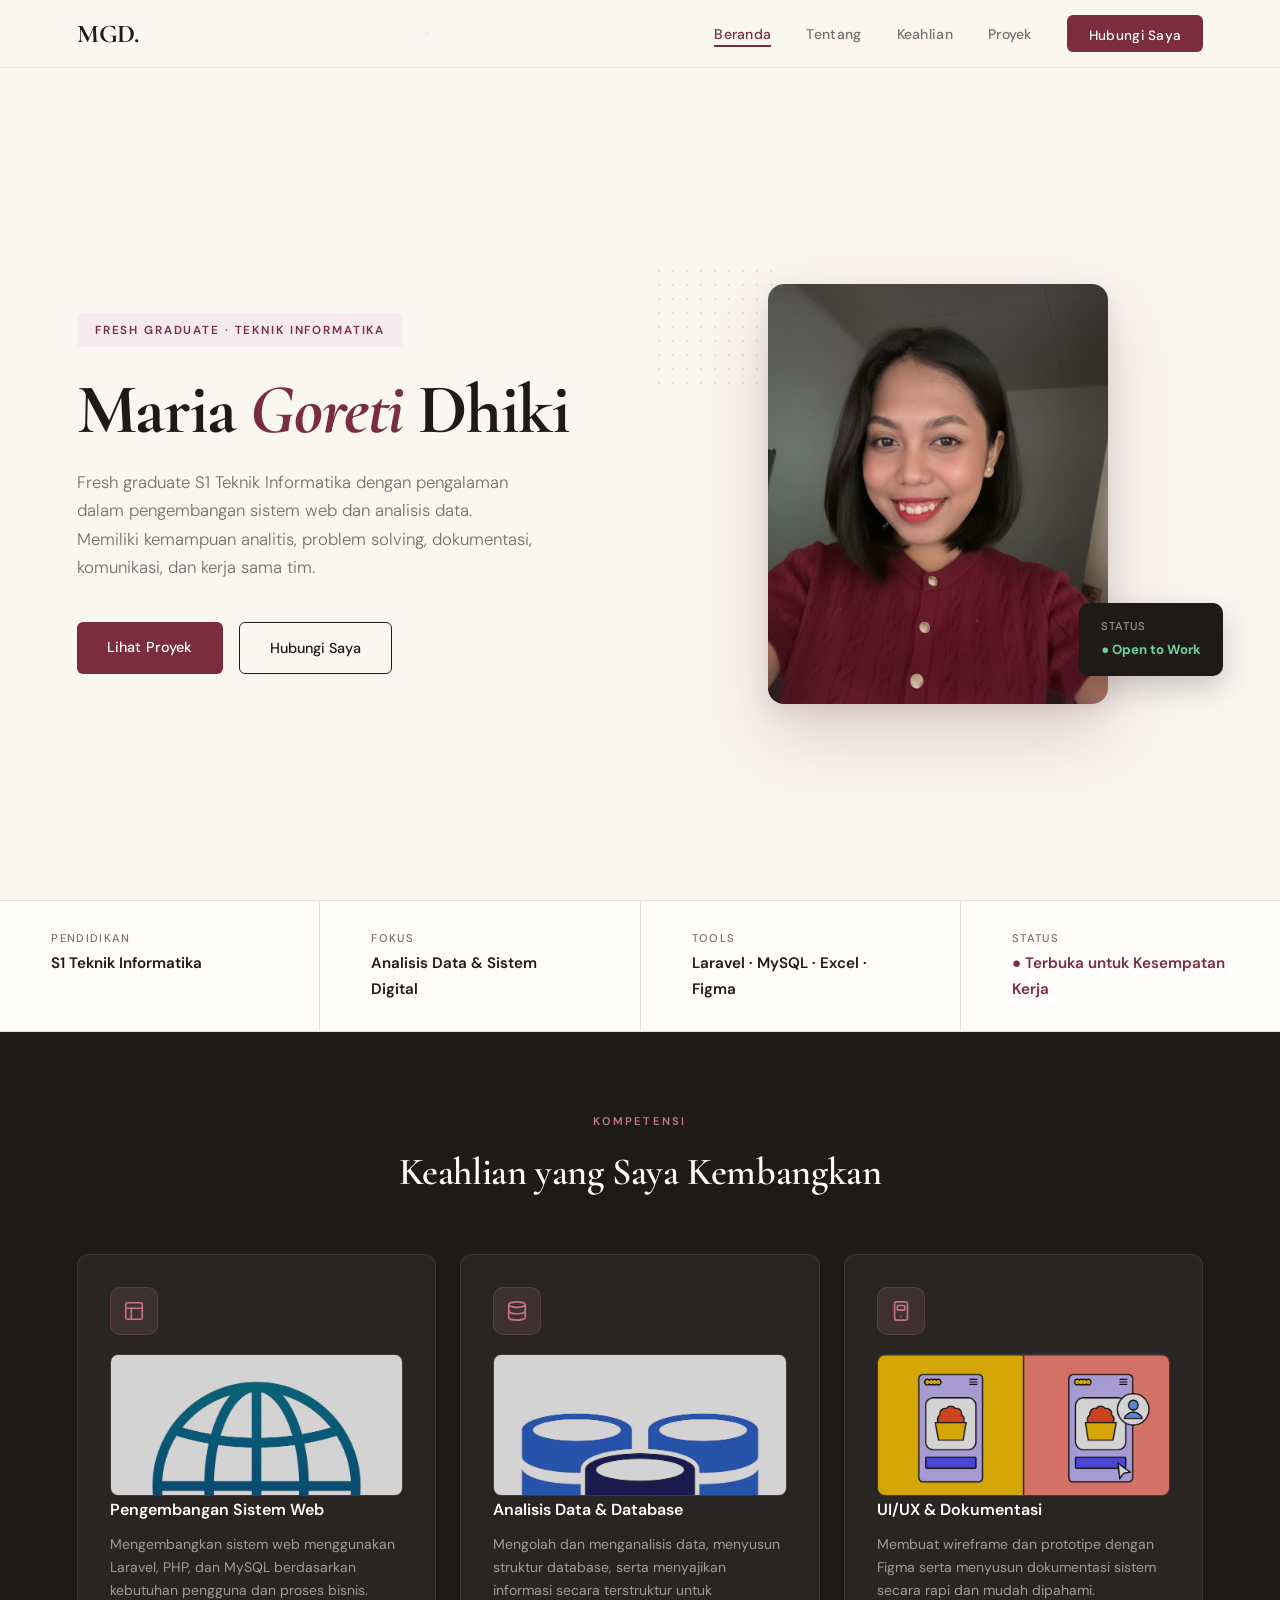
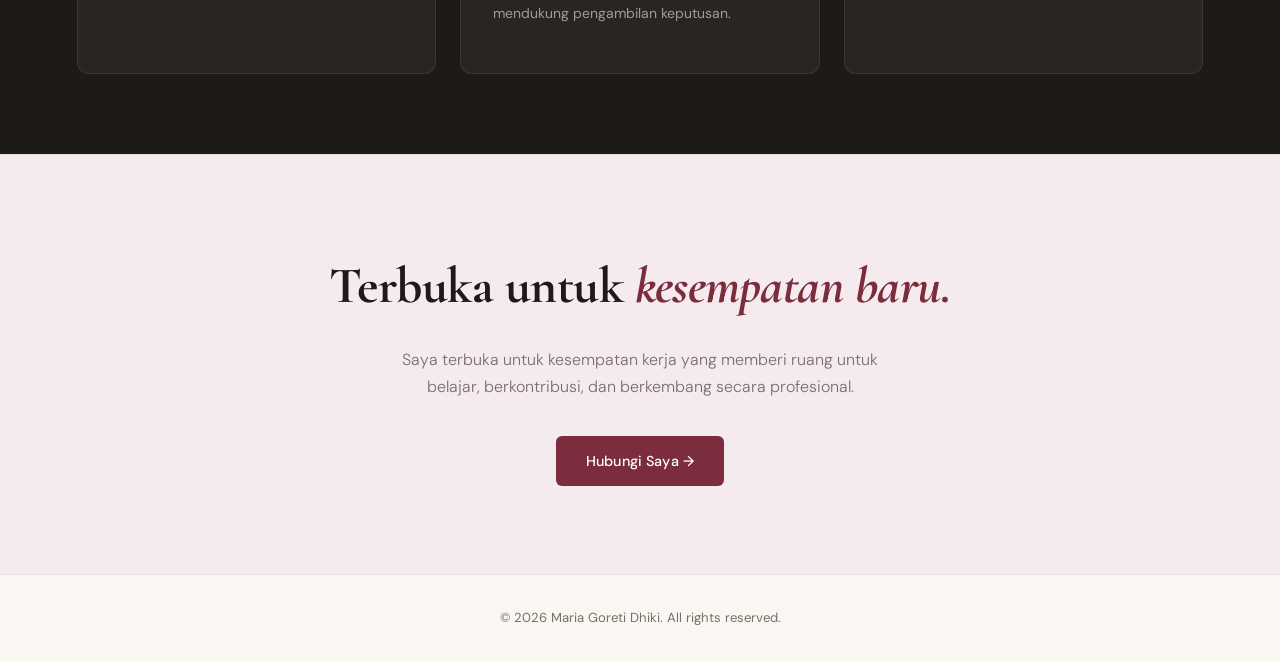
==== commit 57c1969e: "Update portfolio responsive layout" ====
--- a/index.html
+++ b/index.html
@@ -141,11 +141,15 @@
       .info-strip-item { border-right: none; border-bottom: 1px solid var(--border); }
     }
   </style>
+  <link rel="stylesheet" href="assets/css/responsive.css"/>
 </head>
 <body>
   <nav>
     <a href="index.html" class="nav-logo">MGD.</a>
-    <ul class="nav-links">
+    <button class="nav-toggle" type="button" aria-label="Buka menu navigasi" aria-expanded="false" aria-controls="primary-navigation">
+      <span></span><span></span><span></span>
+    </button>
+    <ul class="nav-links" id="primary-navigation">
       <li><a href="index.html">Beranda</a></li>
       <li><a href="about.html">Tentang</a></li>
       <li><a href="skills.html">Keahlian</a></li>
@@ -168,7 +172,7 @@
       <div class="hero-visual">
         <div class="hero-deco"></div>
         <div class="avatar-frame">
-          <img src="assets/img/Profil.jpeg" alt="Maria Goreti Dhiki"/>
+          <img src="assets/img/Given.jpeg" alt="Maria Goreti Dhiki"/>
         </div>
         <div class="hero-badge">
           <span>Status</span>
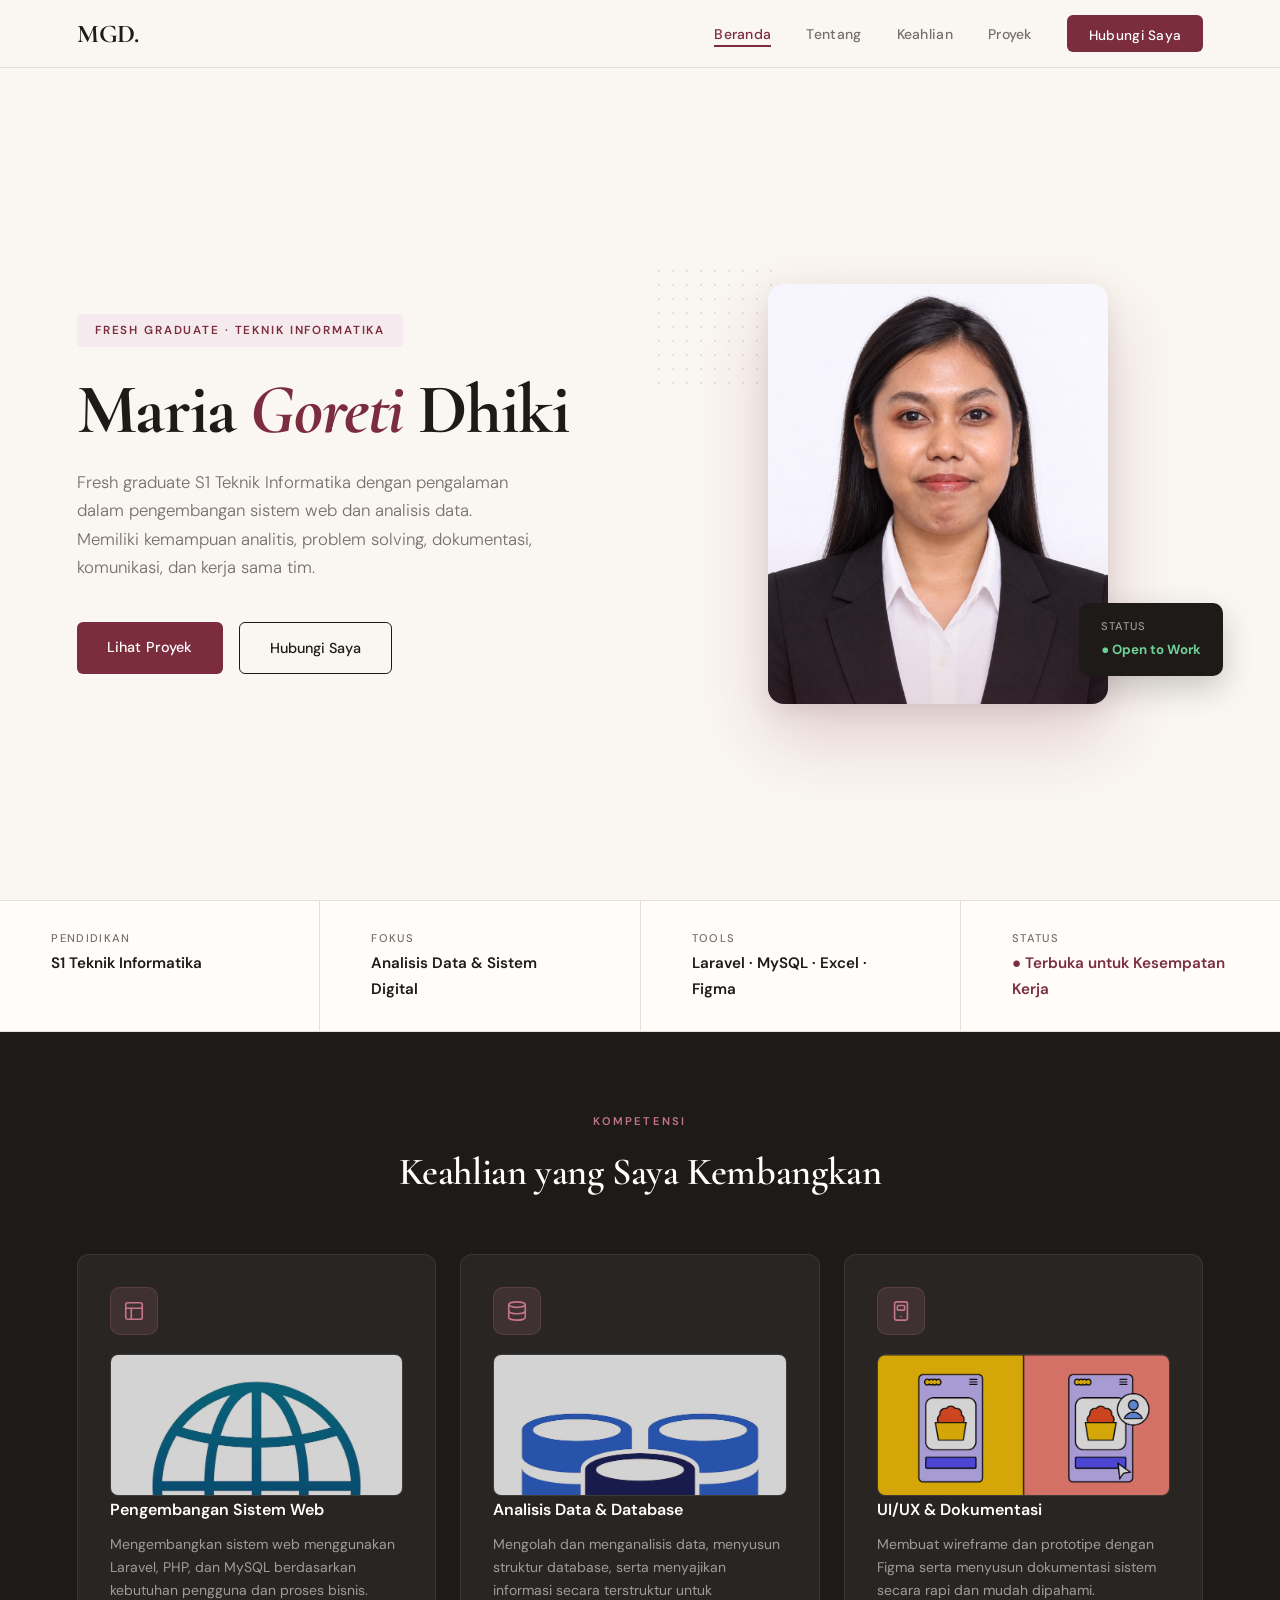
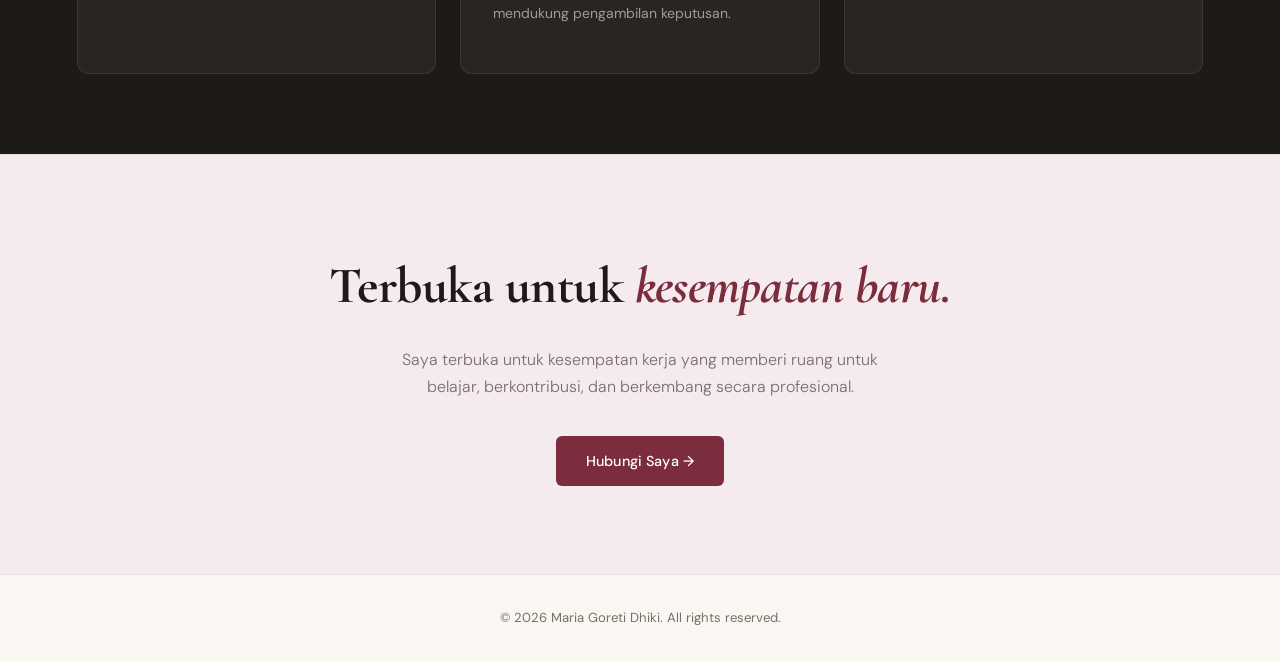
==== commit 356b21d5: "Update index.html" ====
--- a/index.html
+++ b/index.html
@@ -172,7 +172,7 @@
       <div class="hero-visual">
         <div class="hero-deco"></div>
         <div class="avatar-frame">
-          <img src="assets/img/Given.jpeg" alt="Maria Goreti Dhiki"/>
+          <img src="assets/img/Profil.jpeg" alt="Maria Goreti Dhiki"/>
         </div>
         <div class="hero-badge">
           <span>Status</span>
@@ -243,4 +243,4 @@
   </div>
   <script src="assets/js/main.js"></script>
 </body>
-</html>+</html>
--- a/assets/css/responsive.css
+++ b/assets/css/responsive.css
@@ -0,0 +1,193 @@
+/* Responsive improvements for Maria Goreti Dhiki portfolio */
+html { overflow-x: hidden; }
+body { overflow-x: hidden; }
+img, svg { max-width: 100%; }
+
+/* Mobile navigation trigger: hidden on desktop */
+.nav-toggle {
+  display: none;
+  width: 42px;
+  height: 42px;
+  border: 1px solid var(--border);
+  border-radius: 10px;
+  background: var(--warm-white);
+  color: var(--charcoal);
+  cursor: pointer;
+  align-items: center;
+  justify-content: center;
+  flex-direction: column;
+  gap: 5px;
+  padding: 0;
+}
+.nav-toggle span {
+  width: 20px;
+  height: 2px;
+  background: currentColor;
+  border-radius: 999px;
+  transition: transform .25s ease, opacity .2s ease;
+}
+.nav-toggle.active span:nth-child(1) { transform: translateY(7px) rotate(45deg); }
+.nav-toggle.active span:nth-child(2) { opacity: 0; }
+.nav-toggle.active span:nth-child(3) { transform: translateY(-7px) rotate(-45deg); }
+
+/* Tablet */
+@media (max-width: 1024px) {
+  nav { padding-left: 4%; padding-right: 4%; }
+  .nav-links { gap: 1.25rem; }
+  .home-hero { gap: 2.5rem; padding-left: 5%; padding-right: 5%; }
+  .avatar-frame { width: min(310px, 34vw); height: 390px; }
+  .section-content, .services-section, .soft-section { padding-left: 5%; padding-right: 5%; }
+  .about-grid, .contact-layout { gap: 3rem; }
+}
+
+/* Phone / small tablet */
+@media (max-width: 768px) {
+  nav {
+    height: 64px;
+    padding: 0 5%;
+  }
+  .page-wrapper { padding-top: 64px; }
+  .nav-logo { font-size: 1.45rem; }
+  .nav-toggle { display: flex; position: relative; z-index: 102; }
+  .nav-links {
+    position: fixed;
+    top: 64px;
+    left: 0;
+    right: 0;
+    display: flex;
+    flex-direction: column;
+    align-items: stretch;
+    gap: 0;
+    padding: 12px 5% 20px;
+    background: rgba(250,246,241,.99);
+    border-bottom: 1px solid var(--border);
+    box-shadow: 0 18px 40px rgba(30,26,24,.10);
+    transform: translateY(-125%);
+    opacity: 0;
+    visibility: hidden;
+    pointer-events: none;
+    transition: transform .28s ease, opacity .22s ease, visibility .22s;
+    z-index: 101;
+  }
+  .nav-links.open {
+    transform: translateY(0);
+    opacity: 1;
+    visibility: visible;
+    pointer-events: auto;
+  }
+  .nav-links li { width: 100%; }
+  .nav-links a {
+    display: block;
+    width: 100%;
+    padding: 12px 4px;
+    font-size: .94rem;
+  }
+  .nav-links a::after { display: none; }
+  .nav-contact-btn {
+    margin-top: 8px;
+    text-align: center;
+    padding: 11px 18px !important;
+  }
+  body.menu-open { overflow: hidden; }
+
+  .page-hero { padding: 42px 5% 34px; }
+  .page-title { font-size: clamp(2.25rem, 12vw, 3rem); }
+  .page-sub { font-size: .94rem; }
+  .section-content { padding: 40px 5%; }
+
+  /* Home */
+  .home-hero {
+    min-height: auto !important;
+    grid-template-columns: 1fr !important;
+    gap: 2rem !important;
+    padding: 48px 5% 42px !important;
+    text-align: left;
+  }
+  .home-hero h1 { font-size: clamp(2.8rem, 14vw, 4rem); }
+  .home-hero p { max-width: none; font-size: .98rem; margin-bottom: 1.8rem; }
+  .hero-tag { font-size: .66rem; letter-spacing: .12em; margin-bottom: 1.2rem; }
+  .hero-btns { gap: .7rem; }
+  .hero-btns .btn-primary, .hero-btns .btn-outline { padding: 11px 18px; }
+  .hero-visual {
+    display: flex !important;
+    width: 100%;
+    justify-content: center;
+    padding: 6px 0 20px;
+  }
+  .avatar-frame {
+    width: min(82vw, 310px) !important;
+    height: min(104vw, 390px) !important;
+  }
+  .hero-deco { display: none; }
+  .hero-badge { right: max(0px, calc(50% - 165px)); bottom: 4px; }
+  .info-strip { grid-template-columns: 1fr 1fr !important; }
+  .info-strip-item {
+    min-width: 0;
+    padding: 18px 16px !important;
+    border-right: 1px solid var(--border) !important;
+    border-bottom: 1px solid var(--border) !important;
+  }
+  .info-strip-item:nth-child(even) { border-right: none !important; }
+  .info-strip-item strong { overflow-wrap: anywhere; }
+  .services-section { padding: 52px 5% !important; }
+  .services-section h2 { font-size: clamp(2rem, 10vw, 2.6rem); }
+  .services-grid { grid-template-columns: 1fr !important; gap: 1rem !important; }
+  .service-card { padding: 1.4rem !important; }
+  .service-screenshot img { height: auto !important; max-height: 210px; }
+  .cta-section { padding: 58px 5% !important; }
+
+  /* About */
+  .about-grid { grid-template-columns: 1fr !important; gap: 2rem !important; }
+  .about-photo { max-width: 360px; margin: 0 auto; }
+  .about-photo img { width: 100%; height: auto; }
+  .stats-row { grid-template-columns: 1fr 1fr !important; gap: .75rem !important; }
+  .stat-card { min-width: 0; padding: 1.15rem .8rem !important; }
+  .stat-num { font-size: 1.55rem !important; }
+  .stat-label { font-size: .74rem !important; }
+  .cert-grid { grid-template-columns: 1fr !important; }
+  .timeline-item { padding-left: 1.3rem !important; }
+  .about-cta { padding: 1.5rem !important; }
+
+  /* Projects */
+  .filter-bar {
+    flex-wrap: nowrap !important;
+    overflow-x: auto;
+    padding-bottom: 8px;
+    margin-right: -5vw;
+    padding-right: 5vw;
+    scrollbar-width: thin;
+  }
+  .filter-btn { flex: 0 0 auto; padding: 8px 15px !important; }
+  .projects-grid { grid-template-columns: minmax(0, 1fr) !important; gap: 1rem !important; }
+  .project-card { width: 100%; min-width: 0; }
+  .project-thumb { height: 180px !important; }
+  .project-info { padding: 1.25rem !important; }
+
+  /* Skills */
+  .tools-grid, .soft-grid { grid-template-columns: 1fr !important; gap: .85rem !important; }
+  .tool-card, .soft-card { min-width: 0; }
+  .soft-section { padding: 48px 5% !important; }
+
+  /* Contact */
+  .contact-layout { grid-template-columns: 1fr !important; gap: 2rem !important; }
+  .form-row { grid-template-columns: 1fr !important; gap: 0 !important; }
+  .contact-form-wrap, .info-card { min-width: 0; }
+  .contact-form-wrap { padding: 1.4rem !important; }
+  input, textarea, select, button { max-width: 100%; }
+  .info-text { min-width: 0; }
+  .info-text a, .info-text p { overflow-wrap: anywhere; }
+}
+
+/* Very small phones */
+@media (max-width: 430px) {
+  .home-hero { padding-top: 38px !important; }
+  .home-hero h1 { font-size: 2.75rem; }
+  .hero-btns { display: grid !important; grid-template-columns: 1fr; }
+  .hero-btns a { width: 100%; text-align: center; }
+  .info-strip { grid-template-columns: 1fr !important; }
+  .info-strip-item { border-right: none !important; }
+  .stats-row { grid-template-columns: 1fr 1fr !important; }
+  .project-thumb { height: 165px !important; }
+  .project-info h3 { font-size: 1.12rem !important; }
+  .filter-btn { font-size: .78rem !important; }
+}
